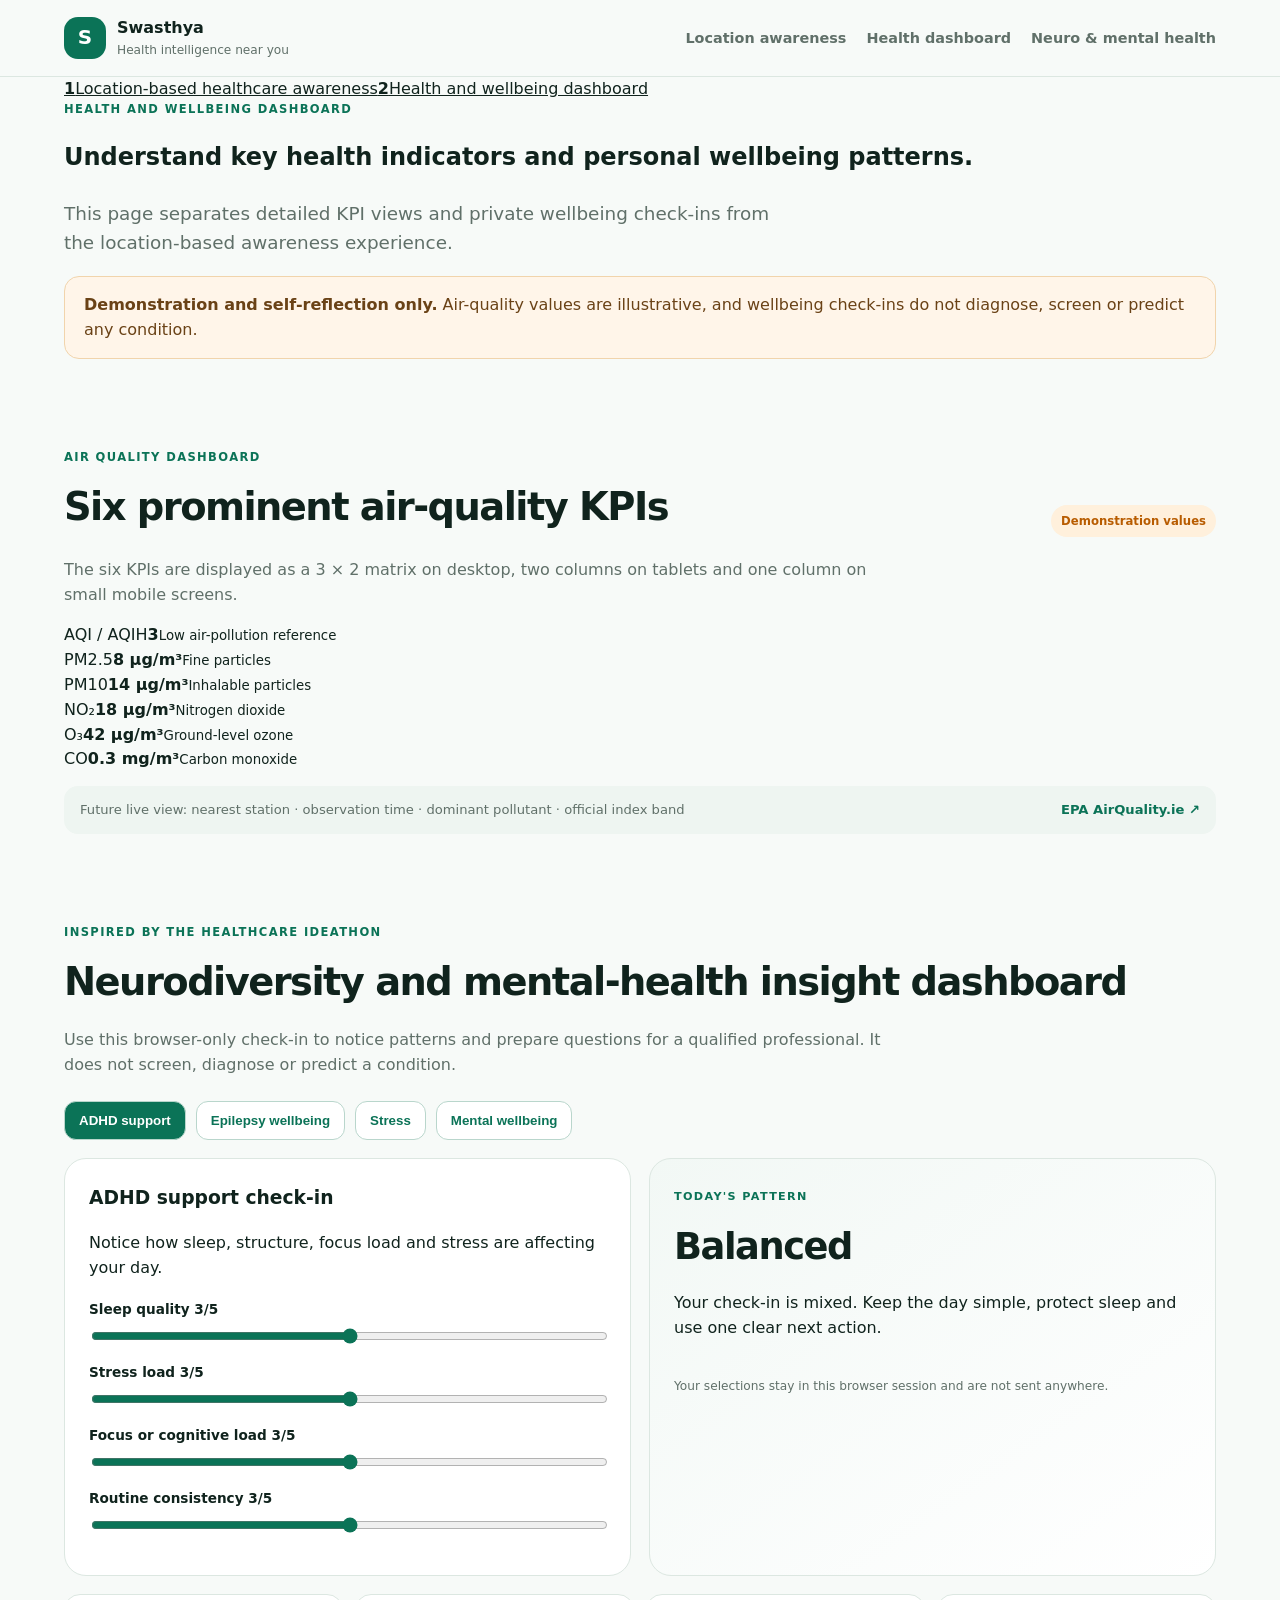
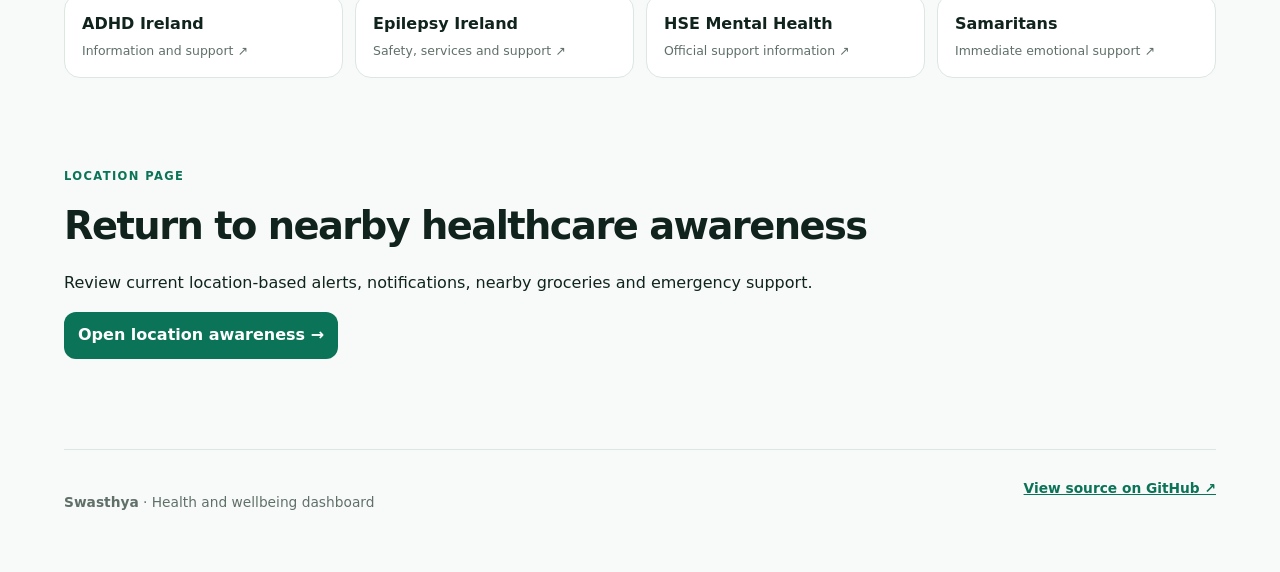
==== dashboard.html @ 3ffd22b9 "Add dedicated health dashboard page" ====
<!doctype html>
<html lang="en">
<head>
  <meta charset="utf-8">
  <meta name="viewport" content="width=device-width, initial-scale=1">
  <meta name="description" content="Swasthya — health and wellbeing dashboard.">
  <title>Swasthya | Health Dashboard</title>
  <link rel="stylesheet" href="styles.css">
</head>
<body>
  <header class="topbar">
    <a class="brand" href="index.html" aria-label="Swasthya home"><span class="brand-mark">S</span><span><strong>Swasthya</strong><small>Health intelligence near you</small></span></a>
    <nav aria-label="Main navigation"><a href="index.html">Location awareness</a><a class="active-nav" href="dashboard.html">Health dashboard</a><a href="#neuro-health">Neuro & mental health</a></nav>
  </header>

  <main>
    <section class="page-switch" aria-label="Application sections"><a class="page-switch-link" href="index.html"><strong>1</strong><span>Location-based healthcare awareness</span></a><a class="page-switch-link active" href="dashboard.html"><strong>2</strong><span>Health and wellbeing dashboard</span></a></section>

    <section class="dashboard-hero"><p class="eyebrow">HEALTH AND WELLBEING DASHBOARD</p><h1>Understand key health indicators and personal wellbeing patterns.</h1><p class="lead">This page separates detailed KPI views and private wellbeing check-ins from the location-based awareness experience.</p></section>

    <section class="notice" role="note"><strong>Demonstration and self-reflection only.</strong> Air-quality values are illustrative, and wellbeing check-ins do not diagnose, screen or predict any condition.</section>

    <section id="air-quality" class="section-block dashboard-section">
      <div class="section-heading"><div><p class="eyebrow">AIR QUALITY DASHBOARD</p><h2>Six prominent air-quality KPIs</h2></div><span class="demo-badge">Demonstration values</span></div>
      <p class="section-intro">The six KPIs are displayed as a 3 × 2 matrix on desktop, two columns on tablets and one column on small mobile screens.</p>
      <div class="kpi-matrix" aria-label="Air quality KPI matrix">
        <article class="kpi-card primary-kpi"><span>AQI / AQIH</span><strong>3</strong><small>Low air-pollution reference</small></article>
        <article class="kpi-card"><span>PM2.5</span><strong>8 µg/m³</strong><small>Fine particles</small></article>
        <article class="kpi-card"><span>PM10</span><strong>14 µg/m³</strong><small>Inhalable particles</small></article>
        <article class="kpi-card"><span>NO₂</span><strong>18 µg/m³</strong><small>Nitrogen dioxide</small></article>
        <article class="kpi-card"><span>O₃</span><strong>42 µg/m³</strong><small>Ground-level ozone</small></article>
        <article class="kpi-card"><span>CO</span><strong>0.3 mg/m³</strong><small>Carbon monoxide</small></article>
      </div>
      <div class="source-strip"><span>Future live view: nearest station · observation time · dominant pollutant · official index band</span><a href="https://airquality.ie/" target="_blank" rel="noopener">EPA AirQuality.ie ↗</a></div>
    </section>

    <section id="neuro-health" class="section-block dashboard-section">
      <p class="eyebrow">INSPIRED BY THE HEALTHCARE IDEATHON</p><h2>Neurodiversity and mental-health insight dashboard</h2>
      <p class="section-intro">Use this browser-only check-in to notice patterns and prepare questions for a qualified professional. It does not screen, diagnose or predict a condition.</p>
      <div class="condition-tabs" role="tablist" aria-label="Choose an insight area"><button class="condition-tab active" data-condition="adhd" type="button">ADHD support</button><button class="condition-tab" data-condition="epilepsy" type="button">Epilepsy wellbeing</button><button class="condition-tab" data-condition="stress" type="button">Stress</button><button class="condition-tab" data-condition="mental" type="button">Mental wellbeing</button></div>
      <div class="insight-dashboard">
        <article class="checkin-panel"><h3 id="conditionTitle">ADHD support check-in</h3><p id="conditionDescription">Notice how sleep, structure, focus load and stress are affecting your day.</p>
          <label>Sleep quality <output id="sleepValue">3</output>/5<input class="checkin-range" id="sleepRange" type="range" min="1" max="5" value="3"></label>
          <label>Stress load <output id="stressValue">3</output>/5<input class="checkin-range" id="stressRange" type="range" min="1" max="5" value="3"></label>
          <label>Focus or cognitive load <output id="focusValue">3</output>/5<input class="checkin-range" id="focusRange" type="range" min="1" max="5" value="3"></label>
          <label>Routine consistency <output id="routineValue">3</output>/5<input class="checkin-range" id="routineRange" type="range" min="1" max="5" value="3"></label>
        </article>
        <article class="insight-panel"><span class="insight-score-label">TODAY'S PATTERN</span><strong id="insightScore">Balanced</strong><p id="insightText">Your check-in is mixed. Keep the day simple, protect sleep and use one clear next action.</p><div id="conditionActions" class="action-list"></div><p class="local-note">Your selections stay in this browser session and are not sent anywhere.</p></article>
      </div>
      <div class="condition-resource-grid"><a href="https://adhdireland.ie/" target="_blank" rel="noopener"><strong>ADHD Ireland</strong><span>Information and support ↗</span></a><a href="https://www.epilepsy.ie/" target="_blank" rel="noopener"><strong>Epilepsy Ireland</strong><span>Safety, services and support ↗</span></a><a href="https://www2.hse.ie/mental-health/" target="_blank" rel="noopener"><strong>HSE Mental Health</strong><span>Official support information ↗</span></a><a href="https://www.samaritans.org/ireland/samaritans-ireland/" target="_blank" rel="noopener"><strong>Samaritans</strong><span>Immediate emotional support ↗</span></a></div>
    </section>

    <section class="section-block page-cta"><div><p class="eyebrow">LOCATION PAGE</p><h2>Return to nearby healthcare awareness</h2><p>Review current location-based alerts, notifications, nearby groceries and emergency support.</p></div><a class="button-link" href="index.html">Open location awareness →</a></section>
  </main>

  <footer><p><strong>Swasthya</strong> · Health and wellbeing dashboard</p><a href="https://github.com/Utpal-Mishra/Swasthya" target="_blank" rel="noopener">View source on GitHub ↗</a></footer>
  <script src="dashboard.js"></script>
</body>
</html>
---- styles.css ----
:root{--ink:#10231d;--muted:#607069;--green:#0b7357;--green2:#dff4eb;--cream:#f7faf8;--line:#dce7e1;--white:#fff;--orange:#b85c00;--red:#b42318;--shadow:0 16px 45px rgba(17,63,50,.09)}*{box-sizing:border-box}html{scroll-behavior:smooth}body{margin:0;background:var(--cream);color:var(--ink);font-family:Inter,ui-sans-serif,system-ui,-apple-system,BlinkMacSystemFont,"Segoe UI",sans-serif;line-height:1.55}a{color:inherit}.topbar{position:sticky;top:0;z-index:10;display:flex;justify-content:space-between;align-items:center;padding:16px max(5vw,24px);background:rgba(247,250,248,.92);backdrop-filter:blur(16px);border-bottom:1px solid var(--line)}.brand{display:flex;align-items:center;gap:11px;text-decoration:none}.brand-mark{display:grid;place-items:center;width:42px;height:42px;border-radius:14px;background:var(--green);color:white;font-size:1.25rem;font-weight:800}.brand strong,.brand small{display:block}.brand small{color:var(--muted);font-size:.76rem}.topbar nav{display:flex;gap:20px}.topbar nav a{text-decoration:none;color:var(--muted);font-weight:650;font-size:.9rem}.topbar nav a:hover{color:var(--green)}main{width:min(1180px,90vw);margin:auto}.hero{display:grid;grid-template-columns:1.25fr .75fr;gap:55px;align-items:center;padding:80px 0 45px}.eyebrow{margin:0 0 10px;color:var(--green);font-weight:800;letter-spacing:.12em;font-size:.72rem}.hero h1{font-size:clamp(2.6rem,6vw,5.4rem);letter-spacing:-.06em;line-height:.94;margin:0;max-width:850px}.lead{font-size:1.15rem;color:var(--muted);max-width:710px;margin-top:24px}.location-panel{background:var(--white);padding:26px;border:1px solid var(--line);border-radius:24px;box-shadow:var(--shadow)}label{display:block;font-size:.85rem;font-weight:750;margin:4px 0 9px}.input-row{display:flex;gap:8px;margin-bottom:22px}input[type=text],input:not([type]){min-width:0}#location{width:100%;border:1px solid var(--line);padding:12px 13px;border-radius:12px;font:inherit}button,.button-link{border:0;background:var(--green);color:#fff;padding:11px 14px;border-radius:12px;font-weight:750;cursor:pointer;white-space:nowrap;text-decoration:none;display:inline-flex;align-items:center;justify-content:center}button:hover,.button-link:hover{filter:brightness(.92)}input[type=range]{width:100%;accent-color:var(--green)}.privacy-note{font-size:.78rem;color:var(--muted);margin:11px 0 0}.notification-row{display:flex;justify-content:space-between;align-items:center;gap:18px;padding-top:18px;margin-top:18px;border-top:1px solid var(--line)}.notification-row strong,.notification-row small{display:block}.notification-row small{color:var(--muted);font-size:.75rem;max-width:260px}.switch{position:relative;display:inline-block;width:48px;height:28px;margin:0;flex:0 0 auto}.switch input{opacity:0;width:0;height:0}.slider{position:absolute;cursor:pointer;inset:0;background:#c7d3cd;border-radius:999px;transition:.2s}.slider:before{content:"";position:absolute;width:20px;height:20px;left:4px;top:4px;background:white;border-radius:50%;transition:.2s;box-shadow:0 2px 8px rgba(0,0,0,.18)}.switch input:checked+.slider{background:var(--green)}.switch input:checked+.slider:before{transform:translateX(20px)}.notice{padding:16px 19px;background:#fff5e9;border:1px solid #f1d4ac;border-radius:15px;color:#6a4216}.priority-alert{display:grid;grid-template-columns:1fr auto;gap:28px;align-items:start;margin:24px 0 0;padding:28px;background:linear-gradient(135deg,#fff6df,#fffdf7);border:1px solid #f0cf88;border-radius:22px;box-shadow:0 12px 34px rgba(163,103,0,.08)}.priority-alert h2{margin:0 0 10px;font-size:clamp(1.7rem,3vw,2.5rem);letter-spacing:-.04em}.priority-alert p,.priority-alert li{color:#655638}.priority-alert ul{padding-left:20px}.heat-icon{font-size:3.3rem}.priority-actions{display:flex;flex-wrap:wrap;gap:10px;margin-top:18px}.secondary-link{display:inline-flex;align-items:center;padding:10px 12px;border:1px solid #d8be7a;border-radius:12px;text-decoration:none;font-weight:750;color:#6f5400;background:white}.metrics{display:grid;grid-template-columns:repeat(4,1fr);gap:14px;margin:25px 0 65px}.metrics article{background:white;border:1px solid var(--line);border-radius:18px;padding:20px}.metrics span,.metrics strong{display:block}.metrics span{color:var(--muted);font-size:.8rem}.metrics strong{font-size:1.18rem;margin-top:4px;overflow-wrap:anywhere}.section-heading{display:flex;justify-content:space-between;align-items:end;margin-bottom:21px}.section-heading h2,.section-block h2{font-size:clamp(1.75rem,3vw,2.65rem);letter-spacing:-.04em;margin:0}.section-intro{color:var(--muted);max-width:840px}.demo-badge{background:#fff0dc;color:var(--orange);font-weight:800;font-size:.73rem;padding:7px 10px;border-radius:999px}.alert-grid{display:grid;grid-template-columns:repeat(3,1fr);gap:17px}.alert-card{background:white;border:1px solid var(--line);border-radius:22px;padding:23px;box-shadow:0 8px 24px rgba(20,60,49,.05);display:flex;flex-direction:column}.high-alert-card{border-color:#efb35f;background:#fffdf7}.alert-top{display:flex;justify-content:space-between;gap:10px}.severity{display:inline-flex;align-items:center;gap:7px;font-size:.74rem;text-transform:uppercase;font-weight:850;letter-spacing:.06em}.severity:before{content:"";width:9px;height:9px;border-radius:50%;background:#31a570}.severity.moderate:before{background:#ed8d20}.severity.high:before{background:#d33b2c}.label{font-size:.63rem;background:#eff4f1;padding:5px 8px;border-radius:999px;font-weight:800;color:var(--muted)}.alert-card h3{font-size:1.28rem;line-height:1.18;margin:20px 0 9px}.alert-card p{color:var(--muted);font-size:.91rem}.metadata{border-top:1px solid var(--line);padding-top:14px;margin-top:auto;font-size:.77rem;color:var(--muted)}.action{background:var(--green2);border-radius:12px;padding:11px 12px;color:#215a49!important}.source-link{display:inline-block;margin-top:14px;color:var(--green);font-weight:800;text-decoration:none}.section-block{padding:90px 0 0}.aq-layout{display:grid;grid-template-columns:260px 1fr;gap:18px;margin-top:25px}.aq-hero{background:linear-gradient(145deg,#dff4eb,#fff);border:1px solid #aad8c8;border-radius:24px;padding:28px;display:flex;flex-direction:column}.aq-label{font-size:.72rem;font-weight:850;letter-spacing:.12em;color:var(--green)}.aq-hero strong{font-size:5rem;line-height:1;margin:18px 0 8px}.aq-status{font-weight:800}.aq-hero small{color:var(--muted);margin-top:8px}.pollutant-grid{display:grid;grid-template-columns:repeat(3,1fr);gap:14px}.pollutant-grid article{background:white;border:1px solid var(--line);border-radius:18px;padding:20px}.pollutant-grid span,.pollutant-grid strong,.pollutant-grid small{display:block}.pollutant-grid span{font-weight:800;color:var(--muted);font-size:.78rem}.pollutant-grid strong{font-size:1.25rem;margin:7px 0}.pollutant-grid small{color:var(--muted)}.source-strip{display:flex;justify-content:space-between;gap:20px;margin-top:14px;padding:14px 16px;border-radius:14px;background:#eef5f1;color:var(--muted);font-size:.82rem}.source-strip a{color:var(--green);font-weight:800;text-decoration:none}.condition-tabs{display:flex;gap:10px;flex-wrap:wrap;margin:24px 0 18px}.condition-tab{background:white;color:var(--green);border:1px solid #b9d6cc}.condition-tab.active{background:var(--green);color:white}.insight-dashboard{display:grid;grid-template-columns:1fr 1fr;gap:18px}.checkin-panel,.insight-panel{background:white;border:1px solid var(--line);border-radius:22px;padding:24px}.checkin-panel h3{margin-top:0}.checkin-panel label{margin:18px 0}.checkin-range{display:block;margin-top:8px}.insight-panel{background:linear-gradient(145deg,#f2f8f5,#fff)}.insight-score-label{font-size:.7rem;letter-spacing:.12em;font-weight:850;color:var(--green)}.insight-panel>strong{display:block;font-size:2.3rem;letter-spacing:-.04em;margin:10px 0}.action-list{display:grid;gap:9px;margin-top:18px}.action-list div{background:white;border:1px solid var(--line);border-radius:12px;padding:11px 12px}.local-note{font-size:.76rem;color:var(--muted);margin-top:18px}.condition-resource-grid{display:grid;grid-template-columns:repeat(4,1fr);gap:12px;margin-top:18px}.condition-resource-grid a{display:flex;flex-direction:column;text-decoration:none;background:white;border:1px solid var(--line);border-radius:16px;padding:17px}.condition-resource-grid span{color:var(--muted);font-size:.78rem;margin-top:4px}.area-grid{display:grid;grid-template-columns:repeat(3,1fr);gap:16px;margin-top:25px}.area-grid article{background:white;border:1px solid var(--line);border-radius:20px;padding:22px}.area-grid article>span{font-size:1.55rem}.area-grid h3{margin:12px 0 6px}.area-grid p{margin:0;color:var(--muted);font-size:.9rem}.emergency-intro{color:var(--muted);max-width:760px}.emergency-grid{display:grid;grid-template-columns:repeat(3,1fr);gap:16px;margin-top:24px}.emergency-card{background:white;border:1px solid var(--line);border-radius:20px;padding:22px}.critical-card{border-color:#e8aaa5;background:#fff8f7}.emergency-card>span{font-size:1.6rem}.emergency-card h3{margin:12px 0 6px}.emergency-card p{color:var(--muted)}.contact-actions{display:flex;flex-wrap:wrap;gap:9px;margin-top:16px}.contact-actions a{display:inline-flex;padding:10px 12px;border-radius:11px;background:var(--green);color:white;text-decoration:none;font-weight:800}.critical-card .contact-actions a{background:var(--red)}.sources>p:not(.eyebrow){color:var(--muted);max-width:750px}.source-grid{display:grid;grid-template-columns:repeat(3,1fr);gap:13px;margin-top:24px}.source-grid a{display:flex;flex-direction:column;text-decoration:none;background:white;border:1px solid var(--line);border-radius:16px;padding:18px}.source-grid a:hover{border-color:#8ec4b3}.source-grid span{color:var(--muted);font-size:.78rem;margin-top:4px}footer{display:flex;justify-content:space-between;width:min(1180px,90vw);margin:90px auto 0;border-top:1px solid var(--line);padding:28px 0 45px;color:var(--muted);font-size:.86rem}footer a{color:var(--green);font-weight:750}@media(max-width:900px){.topbar nav{display:none}.hero{grid-template-columns:1fr;padding-top:50px;gap:25px}.metrics{grid-template-columns:repeat(2,1fr)}.alert-grid,.area-grid,.source-grid,.emergency-grid,.condition-resource-grid{grid-template-columns:1fr}.section-heading{align-items:start;gap:15px;flex-direction:column}.section-block{padding-top:65px}.priority-alert{grid-template-columns:1fr}.heat-icon{order:-1}.aq-layout,.insight-dashboard{grid-template-columns:1fr}.pollutant-grid{grid-template-columns:repeat(2,1fr)}}@media(max-width:500px){main{width:min(92vw,1180px)}.hero h1{font-size:2.7rem}.input-row{flex-direction:column}.metrics{grid-template-columns:1fr 1fr}.metrics article{padding:15px}.topbar{padding:13px 4vw}.priority-actions{flex-direction:column;align-items:stretch}.pollutant-grid{grid-template-columns:1fr}.source-strip{flex-direction:column}footer{flex-direction:column;gap:8px}}
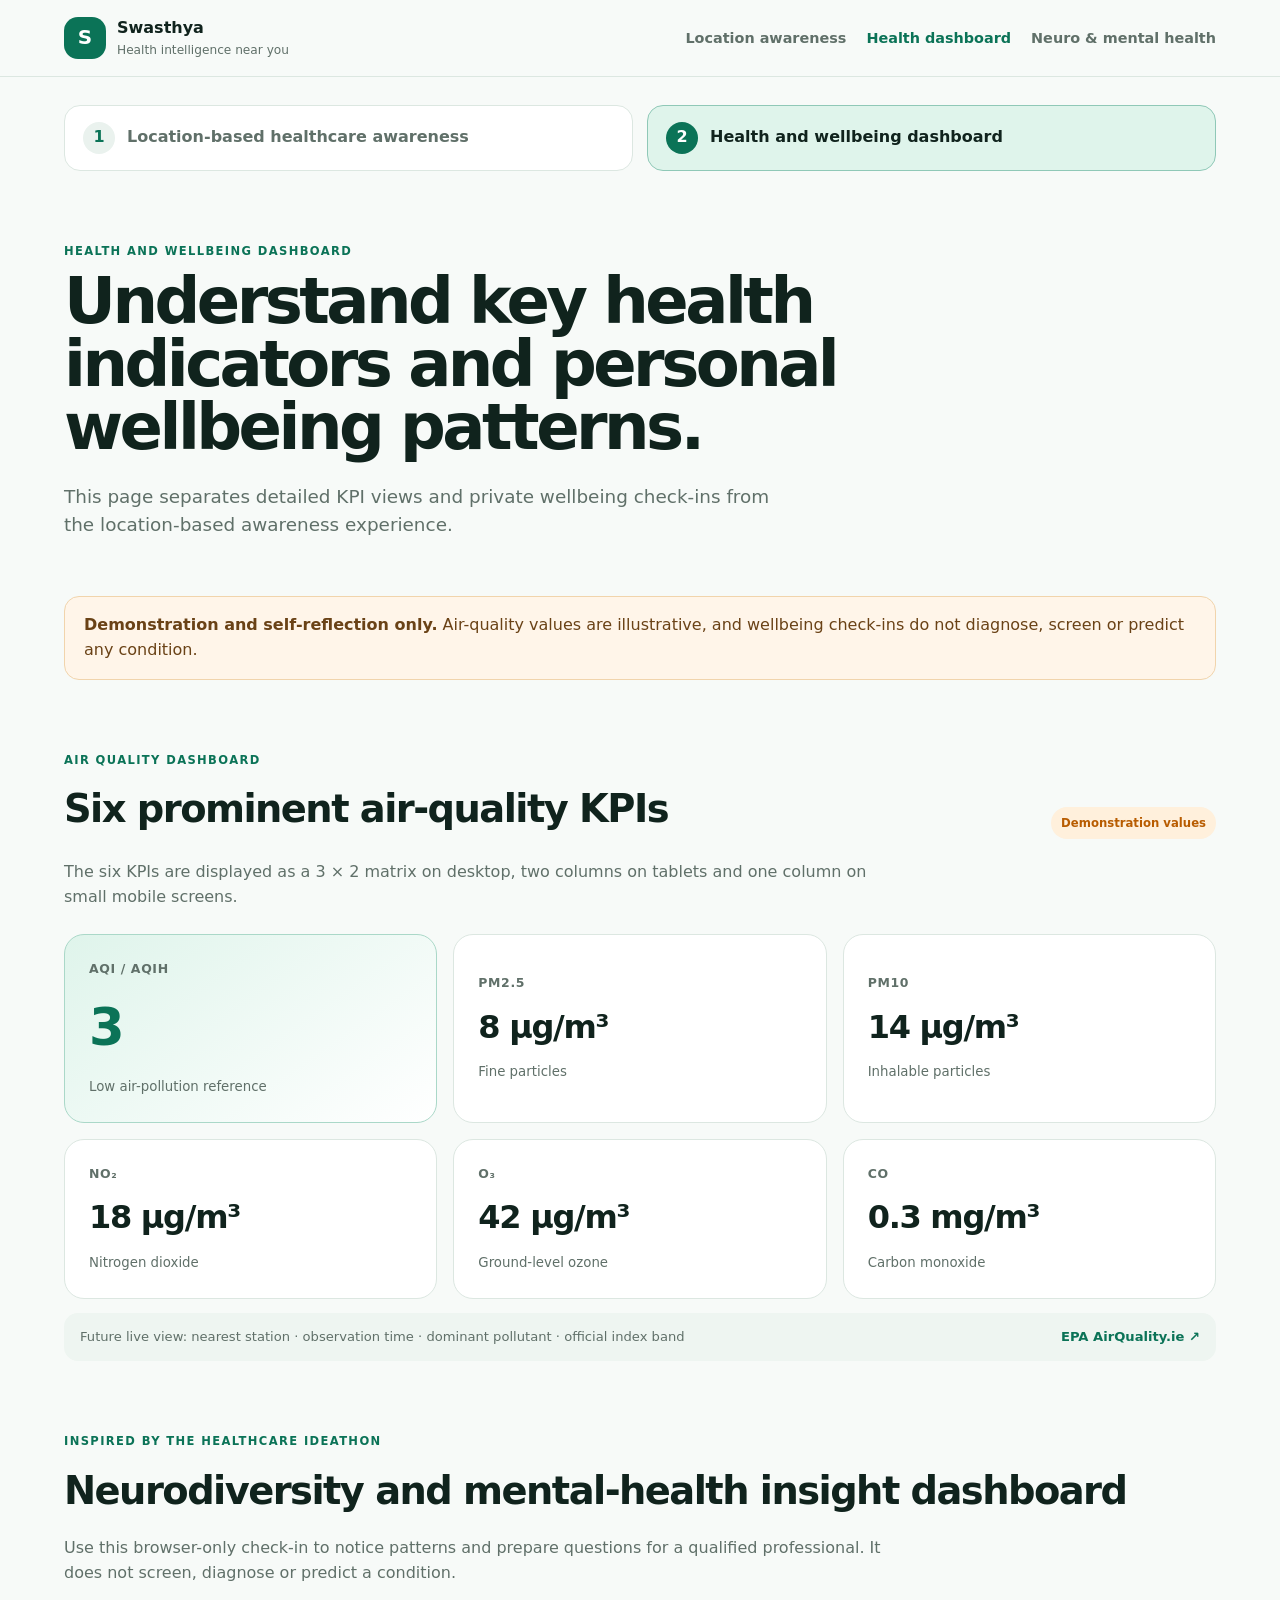
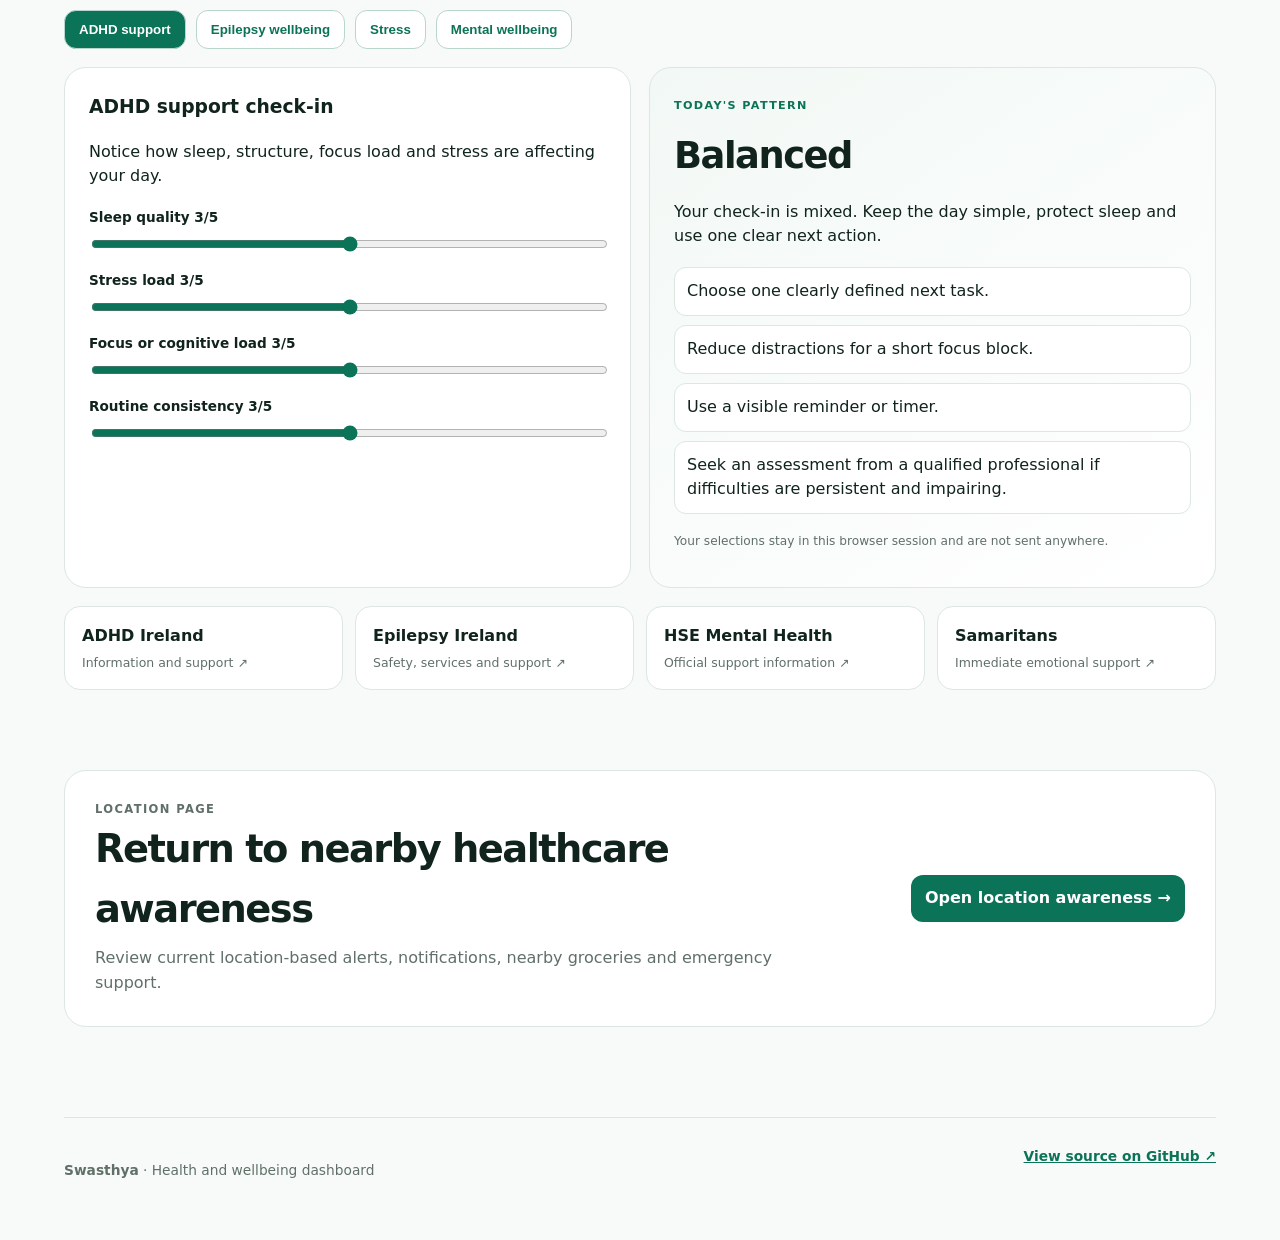
==== commit bbf29513: "Load dashboard matrix styles" ====
--- a/dashboard.html
+++ b/dashboard.html
@@ -6,6 +6,7 @@
   <meta name="description" content="Swasthya — health and wellbeing dashboard.">
   <title>Swasthya | Health Dashboard</title>
   <link rel="stylesheet" href="styles.css">
+  <link rel="stylesheet" href="page-layout.css">
 </head>
 <body>
   <header class="topbar">
--- a/page-layout.css
+++ b/page-layout.css
@@ -0,0 +1 @@
+.active-nav{color:var(--green)!important}.page-switch{display:grid;grid-template-columns:repeat(2,minmax(0,1fr));gap:14px;padding:28px 0 0}.page-switch-link{display:flex;align-items:center;gap:12px;padding:16px 18px;border:1px solid var(--line);border-radius:16px;background:var(--white);text-decoration:none;color:var(--muted);font-weight:750}.page-switch-link strong{display:grid;place-items:center;width:32px;height:32px;border-radius:50%;background:#eaf2ee;color:var(--green)}.page-switch-link.active{border-color:#8fc8b7;background:var(--green2);color:var(--ink)}.page-switch-link.active strong{background:var(--green);color:white}.dashboard-hero{padding:72px 0 38px}.dashboard-hero h1{font-size:clamp(2.4rem,5vw,4.8rem);letter-spacing:-.055em;line-height:.98;margin:0;max-width:900px}.dashboard-section{padding-top:72px}.kpi-matrix{display:grid;grid-template-columns:repeat(3,minmax(0,1fr));gap:16px;margin-top:24px}.kpi-card{background:white;border:1px solid var(--line);border-radius:20px;padding:24px;min-height:150px;display:flex;flex-direction:column;justify-content:center}.kpi-card span,.kpi-card strong,.kpi-card small{display:block}.kpi-card span{font-size:.78rem;font-weight:850;letter-spacing:.05em;color:var(--muted);text-transform:uppercase}.kpi-card strong{font-size:2rem;letter-spacing:-.04em;margin:10px 0}.kpi-card small{color:var(--muted)}.primary-kpi{background:linear-gradient(145deg,#dff4eb,#fff);border-color:#aad8c8}.primary-kpi strong{font-size:3.2rem;color:var(--green)}.page-cta{display:flex;justify-content:space-between;align-items:center;gap:28px;padding:30px;border:1px solid var(--line);border-radius:22px;background:white;margin-top:80px}.page-cta h2{margin:0 0 8px}.page-cta p{margin:0;color:var(--muted);max-width:720px}@media(max-width:850px){.page-switch{grid-template-columns:1fr}.kpi-matrix{grid-template-columns:repeat(2,minmax(0,1fr))}.page-cta{align-items:flex-start;flex-direction:column}}@media(max-width:520px){.kpi-matrix{grid-template-columns:1fr}.dashboard-hero{padding-top:48px}.page-switch-link{padding:14px}}
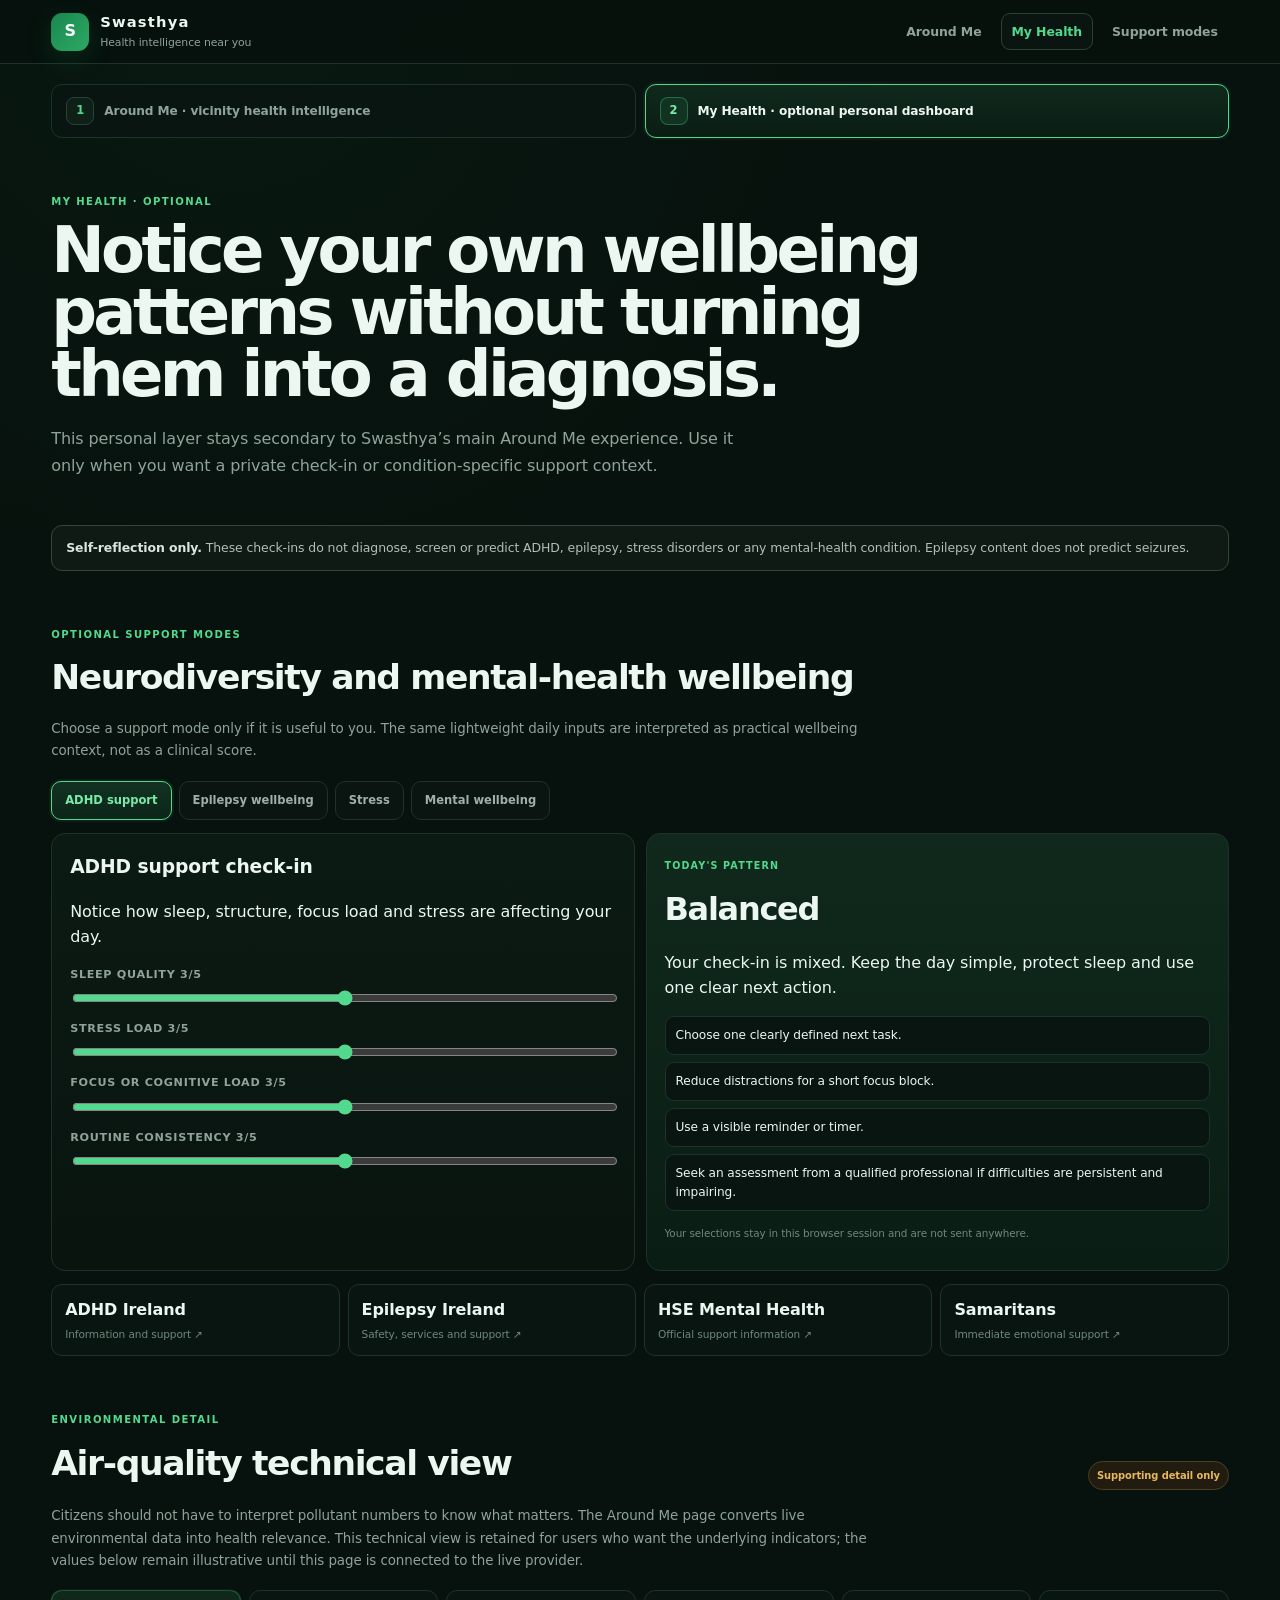
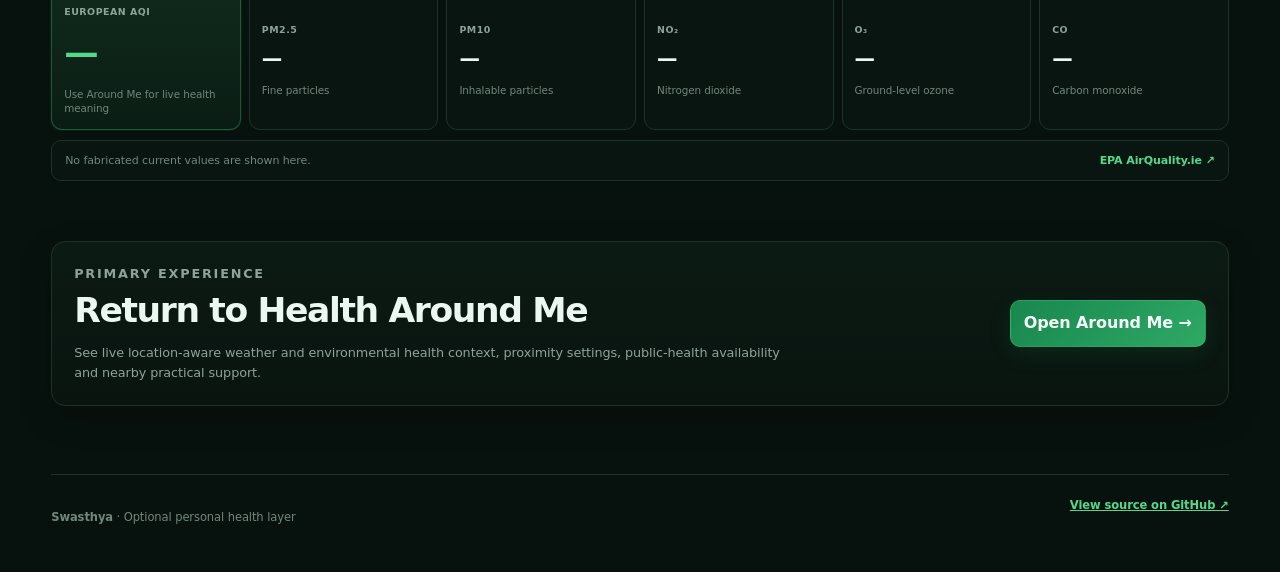
==== commit ddb9c7a2: "Reframe dashboard as optional My Health layer" ====
--- a/dashboard.html
+++ b/dashboard.html
@@ -3,41 +3,27 @@
 <head>
   <meta charset="utf-8">
   <meta name="viewport" content="width=device-width, initial-scale=1">
-  <meta name="description" content="Swasthya — health and wellbeing dashboard.">
-  <title>Swasthya | Health Dashboard</title>
+  <meta name="description" content="Swasthya — optional personal health and wellbeing dashboard.">
+  <title>Swasthya | My Health</title>
   <link rel="stylesheet" href="styles.css">
   <link rel="stylesheet" href="page-layout.css">
 </head>
 <body>
   <header class="topbar">
     <a class="brand" href="index.html" aria-label="Swasthya home"><span class="brand-mark">S</span><span><strong>Swasthya</strong><small>Health intelligence near you</small></span></a>
-    <nav aria-label="Main navigation"><a href="index.html">Location awareness</a><a class="active-nav" href="dashboard.html">Health dashboard</a><a href="#neuro-health">Neuro & mental health</a></nav>
+    <nav aria-label="Main navigation"><a href="index.html">Around Me</a><a class="active-nav" href="dashboard.html">My Health</a><a href="#neuro-health">Support modes</a></nav>
   </header>
 
   <main>
-    <section class="page-switch" aria-label="Application sections"><a class="page-switch-link" href="index.html"><strong>1</strong><span>Location-based healthcare awareness</span></a><a class="page-switch-link active" href="dashboard.html"><strong>2</strong><span>Health and wellbeing dashboard</span></a></section>
+    <section class="page-switch" aria-label="Application sections"><a class="page-switch-link" href="index.html"><strong>1</strong><span>Around Me · vicinity health intelligence</span></a><a class="page-switch-link active" href="dashboard.html"><strong>2</strong><span>My Health · optional personal dashboard</span></a></section>
 
-    <section class="dashboard-hero"><p class="eyebrow">HEALTH AND WELLBEING DASHBOARD</p><h1>Understand key health indicators and personal wellbeing patterns.</h1><p class="lead">This page separates detailed KPI views and private wellbeing check-ins from the location-based awareness experience.</p></section>
+    <section class="dashboard-hero"><p class="eyebrow">MY HEALTH · OPTIONAL</p><h1>Notice your own wellbeing patterns without turning them into a diagnosis.</h1><p class="lead">This personal layer stays secondary to Swasthya’s main Around Me experience. Use it only when you want a private check-in or condition-specific support context.</p></section>
 
-    <section class="notice" role="note"><strong>Demonstration and self-reflection only.</strong> Air-quality values are illustrative, and wellbeing check-ins do not diagnose, screen or predict any condition.</section>
-
-    <section id="air-quality" class="section-block dashboard-section">
-      <div class="section-heading"><div><p class="eyebrow">AIR QUALITY DASHBOARD</p><h2>Six prominent air-quality KPIs</h2></div><span class="demo-badge">Demonstration values</span></div>
-      <p class="section-intro">The six KPIs are displayed as a 3 × 2 matrix on desktop, two columns on tablets and one column on small mobile screens.</p>
-      <div class="kpi-matrix" aria-label="Air quality KPI matrix">
-        <article class="kpi-card primary-kpi"><span>AQI / AQIH</span><strong>3</strong><small>Low air-pollution reference</small></article>
-        <article class="kpi-card"><span>PM2.5</span><strong>8 µg/m³</strong><small>Fine particles</small></article>
-        <article class="kpi-card"><span>PM10</span><strong>14 µg/m³</strong><small>Inhalable particles</small></article>
-        <article class="kpi-card"><span>NO₂</span><strong>18 µg/m³</strong><small>Nitrogen dioxide</small></article>
-        <article class="kpi-card"><span>O₃</span><strong>42 µg/m³</strong><small>Ground-level ozone</small></article>
-        <article class="kpi-card"><span>CO</span><strong>0.3 mg/m³</strong><small>Carbon monoxide</small></article>
-      </div>
-      <div class="source-strip"><span>Future live view: nearest station · observation time · dominant pollutant · official index band</span><a href="https://airquality.ie/" target="_blank" rel="noopener">EPA AirQuality.ie ↗</a></div>
-    </section>
+    <section class="notice" role="note"><strong>Self-reflection only.</strong> These check-ins do not diagnose, screen or predict ADHD, epilepsy, stress disorders or any mental-health condition. Epilepsy content does not predict seizures.</section>
 
     <section id="neuro-health" class="section-block dashboard-section">
-      <p class="eyebrow">INSPIRED BY THE HEALTHCARE IDEATHON</p><h2>Neurodiversity and mental-health insight dashboard</h2>
-      <p class="section-intro">Use this browser-only check-in to notice patterns and prepare questions for a qualified professional. It does not screen, diagnose or predict a condition.</p>
+      <p class="eyebrow">OPTIONAL SUPPORT MODES</p><h2>Neurodiversity and mental-health wellbeing</h2>
+      <p class="section-intro">Choose a support mode only if it is useful to you. The same lightweight daily inputs are interpreted as practical wellbeing context, not as a clinical score.</p>
       <div class="condition-tabs" role="tablist" aria-label="Choose an insight area"><button class="condition-tab active" data-condition="adhd" type="button">ADHD support</button><button class="condition-tab" data-condition="epilepsy" type="button">Epilepsy wellbeing</button><button class="condition-tab" data-condition="stress" type="button">Stress</button><button class="condition-tab" data-condition="mental" type="button">Mental wellbeing</button></div>
       <div class="insight-dashboard">
         <article class="checkin-panel"><h3 id="conditionTitle">ADHD support check-in</h3><p id="conditionDescription">Notice how sleep, structure, focus load and stress are affecting your day.</p>
@@ -51,10 +37,24 @@
       <div class="condition-resource-grid"><a href="https://adhdireland.ie/" target="_blank" rel="noopener"><strong>ADHD Ireland</strong><span>Information and support ↗</span></a><a href="https://www.epilepsy.ie/" target="_blank" rel="noopener"><strong>Epilepsy Ireland</strong><span>Safety, services and support ↗</span></a><a href="https://www2.hse.ie/mental-health/" target="_blank" rel="noopener"><strong>HSE Mental Health</strong><span>Official support information ↗</span></a><a href="https://www.samaritans.org/ireland/samaritans-ireland/" target="_blank" rel="noopener"><strong>Samaritans</strong><span>Immediate emotional support ↗</span></a></div>
     </section>
 
-    <section class="section-block page-cta"><div><p class="eyebrow">LOCATION PAGE</p><h2>Return to nearby healthcare awareness</h2><p>Review current location-based alerts, notifications, nearby groceries and emergency support.</p></div><a class="button-link" href="index.html">Open location awareness →</a></section>
+    <section id="air-quality" class="section-block dashboard-section">
+      <div class="section-heading"><div><p class="eyebrow">ENVIRONMENTAL DETAIL</p><h2>Air-quality technical view</h2></div><span class="demo-badge">Supporting detail only</span></div>
+      <p class="section-intro">Citizens should not have to interpret pollutant numbers to know what matters. The Around Me page converts live environmental data into health relevance. This technical view is retained for users who want the underlying indicators; the values below remain illustrative until this page is connected to the live provider.</p>
+      <div class="kpi-matrix" aria-label="Air quality KPI matrix">
+        <article class="kpi-card primary-kpi"><span>European AQI</span><strong>—</strong><small>Use Around Me for live health meaning</small></article>
+        <article class="kpi-card"><span>PM2.5</span><strong>—</strong><small>Fine particles</small></article>
+        <article class="kpi-card"><span>PM10</span><strong>—</strong><small>Inhalable particles</small></article>
+        <article class="kpi-card"><span>NO₂</span><strong>—</strong><small>Nitrogen dioxide</small></article>
+        <article class="kpi-card"><span>O₃</span><strong>—</strong><small>Ground-level ozone</small></article>
+        <article class="kpi-card"><span>CO</span><strong>—</strong><small>Carbon monoxide</small></article>
+      </div>
+      <div class="source-strip"><span>No fabricated current values are shown here.</span><a href="https://airquality.ie/" target="_blank" rel="noopener">EPA AirQuality.ie ↗</a></div>
+    </section>
+
+    <section class="section-block page-cta"><div><p class="eyebrow">PRIMARY EXPERIENCE</p><h2>Return to Health Around Me</h2><p>See live location-aware weather and environmental health context, proximity settings, public-health availability and nearby practical support.</p></div><a class="button-link" href="index.html">Open Around Me →</a></section>
   </main>
 
-  <footer><p><strong>Swasthya</strong> · Health and wellbeing dashboard</p><a href="https://github.com/Utpal-Mishra/Swasthya" target="_blank" rel="noopener">View source on GitHub ↗</a></footer>
+  <footer><p><strong>Swasthya</strong> · Optional personal health layer</p><a href="https://github.com/Utpal-Mishra/Swasthya" target="_blank" rel="noopener">View source on GitHub ↗</a></footer>
   <script src="dashboard.js"></script>
 </body>
 </html>
--- a/styles.css
+++ b/styles.css
@@ -1 +1 @@
-:root{--ink:#10231d;--muted:#607069;--green:#0b7357;--green2:#dff4eb;--cream:#f7faf8;--line:#dce7e1;--white:#fff;--orange:#b85c00;--red:#b42318;--shadow:0 16px 45px rgba(17,63,50,.09)}*{box-sizing:border-box}html{scroll-behavior:smooth}body{margin:0;background:var(--cream);color:var(--ink);font-family:Inter,ui-sans-serif,system-ui,-apple-system,BlinkMacSystemFont,"Segoe UI",sans-serif;line-height:1.55}a{color:inherit}.topbar{position:sticky;top:0;z-index:10;display:flex;justify-content:space-between;align-items:center;padding:16px max(5vw,24px);background:rgba(247,250,248,.92);backdrop-filter:blur(16px);border-bottom:1px solid var(--line)}.brand{display:flex;align-items:center;gap:11px;text-decoration:none}.brand-mark{display:grid;place-items:center;width:42px;height:42px;border-radius:14px;background:var(--green);color:white;font-size:1.25rem;font-weight:800}.brand strong,.brand small{display:block}.brand small{color:var(--muted);font-size:.76rem}.topbar nav{display:flex;gap:20px}.topbar nav a{text-decoration:none;color:var(--muted);font-weight:650;font-size:.9rem}.topbar nav a:hover{color:var(--green)}main{width:min(1180px,90vw);margin:auto}.hero{display:grid;grid-template-columns:1.25fr .75fr;gap:55px;align-items:center;padding:80px 0 45px}.eyebrow{margin:0 0 10px;color:var(--green);font-weight:800;letter-spacing:.12em;font-size:.72rem}.hero h1{font-size:clamp(2.6rem,6vw,5.4rem);letter-spacing:-.06em;line-height:.94;margin:0;max-width:850px}.lead{font-size:1.15rem;color:var(--muted);max-width:710px;margin-top:24px}.location-panel{background:var(--white);padding:26px;border:1px solid var(--line);border-radius:24px;box-shadow:var(--shadow)}label{display:block;font-size:.85rem;font-weight:750;margin:4px 0 9px}.input-row{display:flex;gap:8px;margin-bottom:22px}input[type=text],input:not([type]){min-width:0}#location{width:100%;border:1px solid var(--line);padding:12px 13px;border-radius:12px;font:inherit}button,.button-link{border:0;background:var(--green);color:#fff;padding:11px 14px;border-radius:12px;font-weight:750;cursor:pointer;white-space:nowrap;text-decoration:none;display:inline-flex;align-items:center;justify-content:center}button:hover,.button-link:hover{filter:brightness(.92)}input[type=range]{width:100%;accent-color:var(--green)}.privacy-note{font-size:.78rem;color:var(--muted);margin:11px 0 0}.notification-row{display:flex;justify-content:space-between;align-items:center;gap:18px;padding-top:18px;margin-top:18px;border-top:1px solid var(--line)}.notification-row strong,.notification-row small{display:block}.notification-row small{color:var(--muted);font-size:.75rem;max-width:260px}.switch{position:relative;display:inline-block;width:48px;height:28px;margin:0;flex:0 0 auto}.switch input{opacity:0;width:0;height:0}.slider{position:absolute;cursor:pointer;inset:0;background:#c7d3cd;border-radius:999px;transition:.2s}.slider:before{content:"";position:absolute;width:20px;height:20px;left:4px;top:4px;background:white;border-radius:50%;transition:.2s;box-shadow:0 2px 8px rgba(0,0,0,.18)}.switch input:checked+.slider{background:var(--green)}.switch input:checked+.slider:before{transform:translateX(20px)}.notice{padding:16px 19px;background:#fff5e9;border:1px solid #f1d4ac;border-radius:15px;color:#6a4216}.priority-alert{display:grid;grid-template-columns:1fr auto;gap:28px;align-items:start;margin:24px 0 0;padding:28px;background:linear-gradient(135deg,#fff6df,#fffdf7);border:1px solid #f0cf88;border-radius:22px;box-shadow:0 12px 34px rgba(163,103,0,.08)}.priority-alert h2{margin:0 0 10px;font-size:clamp(1.7rem,3vw,2.5rem);letter-spacing:-.04em}.priority-alert p,.priority-alert li{color:#655638}.priority-alert ul{padding-left:20px}.heat-icon{font-size:3.3rem}.priority-actions{display:flex;flex-wrap:wrap;gap:10px;margin-top:18px}.secondary-link{display:inline-flex;align-items:center;padding:10px 12px;border:1px solid #d8be7a;border-radius:12px;text-decoration:none;font-weight:750;color:#6f5400;background:white}.metrics{display:grid;grid-template-columns:repeat(4,1fr);gap:14px;margin:25px 0 65px}.metrics article{background:white;border:1px solid var(--line);border-radius:18px;padding:20px}.metrics span,.metrics strong{display:block}.metrics span{color:var(--muted);font-size:.8rem}.metrics strong{font-size:1.18rem;margin-top:4px;overflow-wrap:anywhere}.section-heading{display:flex;justify-content:space-between;align-items:end;margin-bottom:21px}.section-heading h2,.section-block h2{font-size:clamp(1.75rem,3vw,2.65rem);letter-spacing:-.04em;margin:0}.section-intro{color:var(--muted);max-width:840px}.demo-badge{background:#fff0dc;color:var(--orange);font-weight:800;font-size:.73rem;padding:7px 10px;border-radius:999px}.alert-grid{display:grid;grid-template-columns:repeat(3,1fr);gap:17px}.alert-card{background:white;border:1px solid var(--line);border-radius:22px;padding:23px;box-shadow:0 8px 24px rgba(20,60,49,.05);display:flex;flex-direction:column}.high-alert-card{border-color:#efb35f;background:#fffdf7}.alert-top{display:flex;justify-content:space-between;gap:10px}.severity{display:inline-flex;align-items:center;gap:7px;font-size:.74rem;text-transform:uppercase;font-weight:850;letter-spacing:.06em}.severity:before{content:"";width:9px;height:9px;border-radius:50%;background:#31a570}.severity.moderate:before{background:#ed8d20}.severity.high:before{background:#d33b2c}.label{font-size:.63rem;background:#eff4f1;padding:5px 8px;border-radius:999px;font-weight:800;color:var(--muted)}.alert-card h3{font-size:1.28rem;line-height:1.18;margin:20px 0 9px}.alert-card p{color:var(--muted);font-size:.91rem}.metadata{border-top:1px solid var(--line);padding-top:14px;margin-top:auto;font-size:.77rem;color:var(--muted)}.action{background:var(--green2);border-radius:12px;padding:11px 12px;color:#215a49!important}.source-link{display:inline-block;margin-top:14px;color:var(--green);font-weight:800;text-decoration:none}.section-block{padding:90px 0 0}.aq-layout{display:grid;grid-template-columns:260px 1fr;gap:18px;margin-top:25px}.aq-hero{background:linear-gradient(145deg,#dff4eb,#fff);border:1px solid #aad8c8;border-radius:24px;padding:28px;display:flex;flex-direction:column}.aq-label{font-size:.72rem;font-weight:850;letter-spacing:.12em;color:var(--green)}.aq-hero strong{font-size:5rem;line-height:1;margin:18px 0 8px}.aq-status{font-weight:800}.aq-hero small{color:var(--muted);margin-top:8px}.pollutant-grid{display:grid;grid-template-columns:repeat(3,1fr);gap:14px}.pollutant-grid article{background:white;border:1px solid var(--line);border-radius:18px;padding:20px}.pollutant-grid span,.pollutant-grid strong,.pollutant-grid small{display:block}.pollutant-grid span{font-weight:800;color:var(--muted);font-size:.78rem}.pollutant-grid strong{font-size:1.25rem;margin:7px 0}.pollutant-grid small{color:var(--muted)}.source-strip{display:flex;justify-content:space-between;gap:20px;margin-top:14px;padding:14px 16px;border-radius:14px;background:#eef5f1;color:var(--muted);font-size:.82rem}.source-strip a{color:var(--green);font-weight:800;text-decoration:none}.condition-tabs{display:flex;gap:10px;flex-wrap:wrap;margin:24px 0 18px}.condition-tab{background:white;color:var(--green);border:1px solid #b9d6cc}.condition-tab.active{background:var(--green);color:white}.insight-dashboard{display:grid;grid-template-columns:1fr 1fr;gap:18px}.checkin-panel,.insight-panel{background:white;border:1px solid var(--line);border-radius:22px;padding:24px}.checkin-panel h3{margin-top:0}.checkin-panel label{margin:18px 0}.checkin-range{display:block;margin-top:8px}.insight-panel{background:linear-gradient(145deg,#f2f8f5,#fff)}.insight-score-label{font-size:.7rem;letter-spacing:.12em;font-weight:850;color:var(--green)}.insight-panel>strong{display:block;font-size:2.3rem;letter-spacing:-.04em;margin:10px 0}.action-list{display:grid;gap:9px;margin-top:18px}.action-list div{background:white;border:1px solid var(--line);border-radius:12px;padding:11px 12px}.local-note{font-size:.76rem;color:var(--muted);margin-top:18px}.condition-resource-grid{display:grid;grid-template-columns:repeat(4,1fr);gap:12px;margin-top:18px}.condition-resource-grid a{display:flex;flex-direction:column;text-decoration:none;background:white;border:1px solid var(--line);border-radius:16px;padding:17px}.condition-resource-grid span{color:var(--muted);font-size:.78rem;margin-top:4px}.area-grid{display:grid;grid-template-columns:repeat(3,1fr);gap:16px;margin-top:25px}.area-grid article{background:white;border:1px solid var(--line);border-radius:20px;padding:22px}.area-grid article>span{font-size:1.55rem}.area-grid h3{margin:12px 0 6px}.area-grid p{margin:0;color:var(--muted);font-size:.9rem}.emergency-intro{color:var(--muted);max-width:760px}.emergency-grid{display:grid;grid-template-columns:repeat(3,1fr);gap:16px;margin-top:24px}.emergency-card{background:white;border:1px solid var(--line);border-radius:20px;padding:22px}.critical-card{border-color:#e8aaa5;background:#fff8f7}.emergency-card>span{font-size:1.6rem}.emergency-card h3{margin:12px 0 6px}.emergency-card p{color:var(--muted)}.contact-actions{display:flex;flex-wrap:wrap;gap:9px;margin-top:16px}.contact-actions a{display:inline-flex;padding:10px 12px;border-radius:11px;background:var(--green);color:white;text-decoration:none;font-weight:800}.critical-card .contact-actions a{background:var(--red)}.sources>p:not(.eyebrow){color:var(--muted);max-width:750px}.source-grid{display:grid;grid-template-columns:repeat(3,1fr);gap:13px;margin-top:24px}.source-grid a{display:flex;flex-direction:column;text-decoration:none;background:white;border:1px solid var(--line);border-radius:16px;padding:18px}.source-grid a:hover{border-color:#8ec4b3}.source-grid span{color:var(--muted);font-size:.78rem;margin-top:4px}footer{display:flex;justify-content:space-between;width:min(1180px,90vw);margin:90px auto 0;border-top:1px solid var(--line);padding:28px 0 45px;color:var(--muted);font-size:.86rem}footer a{color:var(--green);font-weight:750}@media(max-width:900px){.topbar nav{display:none}.hero{grid-template-columns:1fr;padding-top:50px;gap:25px}.metrics{grid-template-columns:repeat(2,1fr)}.alert-grid,.area-grid,.source-grid,.emergency-grid,.condition-resource-grid{grid-template-columns:1fr}.section-heading{align-items:start;gap:15px;flex-direction:column}.section-block{padding-top:65px}.priority-alert{grid-template-columns:1fr}.heat-icon{order:-1}.aq-layout,.insight-dashboard{grid-template-columns:1fr}.pollutant-grid{grid-template-columns:repeat(2,1fr)}}@media(max-width:500px){main{width:min(92vw,1180px)}.hero h1{font-size:2.7rem}.input-row{flex-direction:column}.metrics{grid-template-columns:1fr 1fr}.metrics article{padding:15px}.topbar{padding:13px 4vw}.priority-actions{flex-direction:column;align-items:stretch}.pollutant-grid{grid-template-columns:1fr}.source-strip{flex-direction:column}footer{flex-direction:column;gap:8px}}
+:root{--ink:#edf7f1;--muted:#8fa39a;--green:#52d98d;--green-strong:#31b76e;--green-dim:#102b1d;--bg:#07110d;--panel:#0b1712;--panel-2:#0e1d17;--panel-3:#091510;--line:#1e3229;--amber:#e5b85c;--red:#ff7d7d;--blue:#79bdf2;--violet:#b39cff;--shadow:0 18px 55px rgba(0,0,0,.32);--glow:0 0 0 1px rgba(82,217,141,.10),0 16px 45px rgba(0,0,0,.28)}*{box-sizing:border-box}html{scroll-behavior:smooth}body{margin:0;background:radial-gradient(circle at 18% 0%,rgba(27,86,56,.11),transparent 28%),var(--bg);color:var(--ink);font-family:Inter,ui-sans-serif,system-ui,-apple-system,BlinkMacSystemFont,"Segoe UI",sans-serif;line-height:1.55;letter-spacing:-.006em}a{color:inherit}button,input{font:inherit}.topbar{position:sticky;top:0;z-index:1000;display:flex;justify-content:space-between;align-items:center;min-height:64px;padding:0 max(4vw,20px);background:rgba(7,17,13,.94);backdrop-filter:blur(16px);border-bottom:1px solid var(--line)}.brand{display:flex;align-items:center;gap:11px;text-decoration:none}.brand-mark{display:grid;place-items:center;width:38px;height:38px;border-radius:11px;background:linear-gradient(135deg,#19874f,#2ea965);color:#f6fffa;font-size:1rem;font-weight:850;box-shadow:0 8px 24px rgba(30,150,88,.18)}.brand strong{display:block;font-weight:800;letter-spacing:.08em;font-size:.92rem}.brand small{display:block;color:var(--muted);font-size:.68rem;margin-top:1px}.topbar nav{display:flex;gap:8px}.topbar nav a{text-decoration:none;color:var(--muted);font-weight:650;font-size:.78rem;padding:8px 10px;border:1px solid transparent;border-radius:9px}.topbar nav a:hover{color:var(--ink);border-color:var(--line);background:#0a1511}main{width:min(1240px,92vw);margin:auto}.hero{display:grid;grid-template-columns:1.2fr .8fr;gap:42px;align-items:center;padding:62px 0 34px}.eyebrow{margin:0 0 9px;color:var(--green);font-size:.63rem;font-weight:800;letter-spacing:.14em;text-transform:uppercase}.hero h1,.dashboard-hero h1{font-size:clamp(2.5rem,5.6vw,5rem);letter-spacing:-.058em;line-height:.96;margin:0;max-width:880px;font-weight:720}.lead{font-size:1rem;color:var(--muted);max-width:690px;margin-top:20px;line-height:1.7}.location-panel{background:linear-gradient(180deg,rgba(16,33,26,.98),rgba(10,24,18,.98));padding:20px;border:1px solid var(--line);border-radius:16px;box-shadow:var(--shadow)}label{display:block;font-size:.7rem;font-weight:700;margin:3px 0 6px;color:var(--muted);text-transform:uppercase;letter-spacing:.06em}.input-row{display:flex;gap:7px;margin-bottom:18px}#location{width:100%;border:1px solid var(--line);padding:11px 12px;border-radius:10px;background:#08130f;color:var(--ink);outline:none;font-weight:600}#location:focus{border-color:var(--green);box-shadow:0 0 0 3px rgba(82,217,141,.10)}button,.button-link{border:1px solid rgba(82,217,141,.22);background:linear-gradient(135deg,#19874f,#2ea965);color:#f6fffa;padding:10px 13px;border-radius:10px;font-weight:700;cursor:pointer;white-space:nowrap;text-decoration:none;display:inline-flex;align-items:center;justify-content:center;box-shadow:0 8px 22px rgba(30,150,88,.14);transition:transform .18s ease,filter .18s ease,border-color .18s ease}button:hover,.button-link:hover{filter:brightness(1.07);transform:translateY(-1px)}input[type=range]{width:100%;accent-color:var(--green)}.privacy-note{font-size:.7rem;color:#71877c;margin:8px 0 0}.notification-row{display:flex;justify-content:space-between;align-items:center;gap:16px;padding-top:14px;margin-top:14px;border-top:1px solid var(--line)}.notification-row strong,.notification-row small{display:block}.notification-row strong{font-size:.78rem}.notification-row small{color:var(--muted);font-size:.67rem;max-width:280px;margin-top:2px;line-height:1.45}.switch{position:relative;display:inline-block;width:44px;height:25px;margin:0;flex:0 0 auto}.switch input{opacity:0;width:0;height:0}.slider{position:absolute;cursor:pointer;inset:0;background:#263a31;border-radius:999px;transition:.2s;border:1px solid #355347}.slider:before{content:"";position:absolute;width:17px;height:17px;left:3px;top:3px;background:#c8d8d0;border-radius:50%;transition:.2s}.switch input:checked+.slider{background:#123222;border-color:var(--green)}.switch input:checked+.slider:before{transform:translateX(19px);background:var(--green)}.notice{padding:12px 14px;background:#101a15;border:1px solid #31463c;border-radius:11px;color:#aebfb7;font-size:.78rem}.notice strong{color:#d9e7df}.priority-alert{display:grid;grid-template-columns:1fr auto;gap:24px;align-items:start;margin:18px 0 0;padding:22px;background:linear-gradient(180deg,#171b12,#10150f);border:1px solid #5b4a24;border-radius:16px;box-shadow:0 12px 34px rgba(0,0,0,.18)}.priority-alert h2{margin:0 0 7px;font-size:clamp(1.55rem,2.6vw,2.15rem);letter-spacing:-.038em}.priority-alert p,.priority-alert li{color:#b1a785;font-size:.83rem}.priority-alert ul{padding-left:18px;margin:10px 0}.heat-icon{font-size:2.7rem}.priority-actions{display:flex;flex-wrap:wrap;gap:8px;margin-top:14px}.secondary-link{display:inline-flex;align-items:center;padding:9px 11px;border:1px solid #4a4126;border-radius:9px;text-decoration:none;font-weight:700;color:#d9c47e;background:#11160f;font-size:.74rem}.metrics{display:grid;grid-template-columns:repeat(4,1fr);gap:9px;margin:18px 0 52px}.metrics article{background:#091510;border:1px solid var(--line);border-radius:12px;padding:14px}.metrics span,.metrics strong{display:block}.metrics span{color:var(--muted);font-size:.62rem;text-transform:uppercase;letter-spacing:.06em}.metrics strong{font-size:1rem;margin-top:5px;overflow-wrap:anywhere}.section-heading{display:flex;justify-content:space-between;align-items:end;margin-bottom:15px}.section-heading h2,.section-block h2{font-size:clamp(1.55rem,2.7vw,2.35rem);letter-spacing:-.04em;margin:0}.section-intro{color:var(--muted);max-width:820px;font-size:.84rem;line-height:1.65}.demo-badge{background:#211b10;color:var(--amber);font-weight:800;font-size:.62rem;padding:6px 8px;border-radius:999px;border:1px solid #4d4022}.alert-grid{display:grid;grid-template-columns:repeat(3,1fr);gap:11px}.alert-card{background:linear-gradient(180deg,#0c1a14,#09140f);border:1px solid var(--line);border-radius:14px;padding:16px;box-shadow:0 10px 28px rgba(0,0,0,.14);display:flex;flex-direction:column;transition:transform .18s ease,border-color .18s ease}.alert-card:hover{transform:translateY(-1px);border-color:#355347}.high-alert-card{border-color:#5a4729;background:linear-gradient(180deg,#15170f,#0c140e)}.alert-top{display:flex;justify-content:space-between;gap:8px}.severity{display:inline-flex;align-items:center;gap:6px;font-size:.61rem;text-transform:uppercase;font-weight:850;letter-spacing:.06em}.severity:before{content:"";width:7px;height:7px;border-radius:50%;background:#31a570;box-shadow:0 0 0 3px rgba(49,165,112,.08)}.severity.moderate:before{background:#ed8d20;box-shadow:0 0 0 3px rgba(237,141,32,.08)}.severity.high:before{background:#ff7d7d;box-shadow:0 0 0 3px rgba(255,125,125,.08)}.label{font-size:.56rem;background:#101d17;padding:5px 7px;border-radius:999px;font-weight:800;color:#82978c;border:1px solid var(--line)}.alert-card h3{font-size:1.08rem;line-height:1.2;margin:14px 0 7px}.alert-card p{color:var(--muted);font-size:.78rem}.metadata{border-top:1px solid var(--line);padding-top:10px;margin-top:auto;font-size:.66rem;color:#71877c}.action{background:#102a1d;border:1px solid #214c34;border-radius:10px;padding:9px 10px;color:#a9e7c1!important}.source-link{display:inline-block;margin-top:10px;color:var(--green);font-weight:800;text-decoration:none;font-size:.72rem}.section-block{padding:66px 0 0}.aq-layout{display:grid;grid-template-columns:250px 1fr;gap:12px;margin-top:20px}.aq-hero{background:linear-gradient(180deg,#10291c,#0a1d14);border:1px solid rgba(82,217,141,.24);border-radius:15px;padding:22px;display:flex;flex-direction:column;box-shadow:var(--glow)}.aq-label{font-size:.62rem;font-weight:850;letter-spacing:.12em;color:var(--green)}.aq-hero strong{font-size:4.3rem;line-height:1;margin:14px 0 6px}.aq-status{font-weight:750}.aq-hero small{color:var(--muted);margin-top:6px}.pollutant-grid{display:grid;grid-template-columns:repeat(3,1fr);gap:9px}.pollutant-grid article{background:#091510;border:1px solid var(--line);border-radius:12px;padding:14px}.pollutant-grid span,.pollutant-grid strong,.pollutant-grid small{display:block}.pollutant-grid span{font-weight:800;color:var(--muted);font-size:.63rem}.pollutant-grid strong{font-size:1.05rem;margin:5px 0}.pollutant-grid small{color:#71877c;font-size:.67rem}.source-strip{display:flex;justify-content:space-between;gap:18px;margin-top:10px;padding:11px 13px;border-radius:10px;background:#091510;border:1px solid var(--line);color:#71877c;font-size:.69rem}.source-strip a{color:var(--green);font-weight:800;text-decoration:none}.condition-tabs{display:flex;gap:7px;flex-wrap:wrap;margin:18px 0 13px}.condition-tab{background:#0a1511;color:#9eb1a7;border:1px solid var(--line);box-shadow:none;font-size:.72rem}.condition-tab.active{background:linear-gradient(180deg,#123222,#0c2519);color:#78eba8;border-color:var(--green);box-shadow:0 0 0 2px rgba(82,217,141,.07)}.insight-dashboard{display:grid;grid-template-columns:1fr 1fr;gap:11px}.checkin-panel,.insight-panel{background:linear-gradient(180deg,#0c1a14,#09140f);border:1px solid var(--line);border-radius:14px;padding:18px}.checkin-panel h3{margin-top:0}.checkin-panel label{margin:14px 0}.checkin-range{display:block;margin-top:7px}.insight-panel{background:linear-gradient(180deg,#10291c,#0a1d14)}.insight-score-label{font-size:.6rem;letter-spacing:.12em;font-weight:850;color:var(--green)}.insight-panel>strong{display:block;font-size:2rem;letter-spacing:-.04em;margin:8px 0}.action-list{display:grid;gap:7px;margin-top:14px}.action-list div{background:#091510;border:1px solid var(--line);border-radius:9px;padding:9px 10px;font-size:.76rem}.local-note{font-size:.65rem;color:#71877c;margin-top:14px}.condition-resource-grid{display:grid;grid-template-columns:repeat(4,1fr);gap:8px;margin-top:13px}.condition-resource-grid a{display:flex;flex-direction:column;text-decoration:none;background:#091510;border:1px solid var(--line);border-radius:11px;padding:13px}.condition-resource-grid a:hover{border-color:#355347}.condition-resource-grid span{color:#71877c;font-size:.66rem;margin-top:3px}.area-grid{display:grid;grid-template-columns:repeat(3,1fr);gap:10px;margin-top:18px}.area-grid article{background:#091510;border:1px solid var(--line);border-radius:13px;padding:16px}.area-grid article>span{font-size:1.25rem}.area-grid h3{margin:9px 0 4px;font-size:.98rem}.area-grid p{margin:0;color:var(--muted);font-size:.76rem}.emergency-intro{color:var(--muted);max-width:760px;font-size:.82rem}.emergency-grid{display:grid;grid-template-columns:repeat(3,1fr);gap:10px;margin-top:17px}.emergency-card{background:#091510;border:1px solid var(--line);border-radius:13px;padding:16px}.critical-card{border-color:#533333;background:linear-gradient(180deg,#1a1111,#110d0d)}.emergency-card>span{font-size:1.35rem}.emergency-card h3{margin:9px 0 4px}.emergency-card p{color:var(--muted);font-size:.76rem}.contact-actions{display:flex;flex-wrap:wrap;gap:7px;margin-top:12px}.contact-actions a{display:inline-flex;padding:8px 10px;border-radius:9px;background:linear-gradient(135deg,#19874f,#2ea965);color:white;text-decoration:none;font-weight:800;font-size:.72rem}.critical-card .contact-actions a{background:#873c3c}.sources>p:not(.eyebrow){color:var(--muted);max-width:750px}.source-grid{display:grid;grid-template-columns:repeat(3,1fr);gap:8px;margin-top:16px}.source-grid a{display:flex;flex-direction:column;text-decoration:none;background:#091510;border:1px solid var(--line);border-radius:11px;padding:13px}.source-grid a:hover{border-color:#355347}.source-grid span{color:#71877c;font-size:.66rem;margin-top:3px}footer{display:flex;justify-content:space-between;width:min(1240px,92vw);margin:68px auto 0;border-top:1px solid var(--line);padding:22px 0 34px;color:#71877c;font-size:.72rem}footer a{color:var(--green);font-weight:750}@media(max-width:900px){.topbar nav{display:none}.hero{grid-template-columns:1fr;padding-top:42px;gap:20px}.metrics{grid-template-columns:repeat(2,1fr)}.alert-grid,.area-grid,.source-grid,.emergency-grid,.condition-resource-grid{grid-template-columns:1fr}.section-heading{align-items:start;gap:11px;flex-direction:column}.section-block{padding-top:52px}.priority-alert{grid-template-columns:1fr}.heat-icon{order:-1}.aq-layout,.insight-dashboard{grid-template-columns:1fr}.pollutant-grid{grid-template-columns:repeat(2,1fr)}}@media(max-width:500px){main{width:min(94vw,1240px)}.hero h1{font-size:2.45rem}.input-row{flex-direction:column}.metrics{grid-template-columns:1fr 1fr}.metrics article{padding:12px}.topbar{padding:0 4vw}.priority-actions{display:grid;grid-template-columns:1fr}.pollutant-grid{grid-template-columns:1fr}.source-strip{flex-direction:column}footer{flex-direction:column;gap:7px}}
--- a/page-layout.css
+++ b/page-layout.css
@@ -1 +1,3 @@
-.active-nav{color:var(--green)!important}.page-switch{display:grid;grid-template-columns:repeat(2,minmax(0,1fr));gap:14px;padding:28px 0 0}.page-switch-link{display:flex;align-items:center;gap:12px;padding:16px 18px;border:1px solid var(--line);border-radius:16px;background:var(--white);text-decoration:none;color:var(--muted);font-weight:750}.page-switch-link strong{display:grid;place-items:center;width:32px;height:32px;border-radius:50%;background:#eaf2ee;color:var(--green)}.page-switch-link.active{border-color:#8fc8b7;background:var(--green2);color:var(--ink)}.page-switch-link.active strong{background:var(--green);color:white}.dashboard-hero{padding:72px 0 38px}.dashboard-hero h1{font-size:clamp(2.4rem,5vw,4.8rem);letter-spacing:-.055em;line-height:.98;margin:0;max-width:900px}.dashboard-section{padding-top:72px}.kpi-matrix{display:grid;grid-template-columns:repeat(3,minmax(0,1fr));gap:16px;margin-top:24px}.kpi-card{background:white;border:1px solid var(--line);border-radius:20px;padding:24px;min-height:150px;display:flex;flex-direction:column;justify-content:center}.kpi-card span,.kpi-card strong,.kpi-card small{display:block}.kpi-card span{font-size:.78rem;font-weight:850;letter-spacing:.05em;color:var(--muted);text-transform:uppercase}.kpi-card strong{font-size:2rem;letter-spacing:-.04em;margin:10px 0}.kpi-card small{color:var(--muted)}.primary-kpi{background:linear-gradient(145deg,#dff4eb,#fff);border-color:#aad8c8}.primary-kpi strong{font-size:3.2rem;color:var(--green)}.page-cta{display:flex;justify-content:space-between;align-items:center;gap:28px;padding:30px;border:1px solid var(--line);border-radius:22px;background:white;margin-top:80px}.page-cta h2{margin:0 0 8px}.page-cta p{margin:0;color:var(--muted);max-width:720px}@media(max-width:850px){.page-switch{grid-template-columns:1fr}.kpi-matrix{grid-template-columns:repeat(2,minmax(0,1fr))}.page-cta{align-items:flex-start;flex-direction:column}}@media(max-width:520px){.kpi-matrix{grid-template-columns:1fr}.dashboard-hero{padding-top:48px}.page-switch-link{padding:14px}}
+.active-nav{color:var(--green)!important;background:#0a1511!important;border-color:#284238!important}.page-switch{display:grid;grid-template-columns:repeat(2,minmax(0,1fr));gap:9px;padding:20px 0 0}.page-switch-link{display:flex;align-items:center;gap:10px;padding:12px 14px;border:1px solid var(--line);border-radius:11px;background:#091510;text-decoration:none;color:var(--muted);font-weight:700;font-size:.76rem;transition:all .18s ease}.page-switch-link:hover{border-color:#355347;background:#0d1d17}.page-switch-link strong{display:grid;place-items:center;width:28px;height:28px;border-radius:8px;background:#0e2018;color:var(--green);font-size:.72rem;border:1px solid #284238}.page-switch-link.active{border-color:var(--green);background:linear-gradient(180deg,#10291c,#0a1d14);color:var(--ink);box-shadow:0 0 0 2px rgba(82,217,141,.06)}.page-switch-link.active strong{background:#123222;color:#78eba8;border-color:rgba(82,217,141,.34)}.dashboard-hero{padding:56px 0 30px}.dashboard-hero h1{font-size:clamp(2.4rem,5vw,4.65rem);letter-spacing:-.057em;line-height:.97;margin:0;max-width:920px}.dashboard-section{padding-top:56px}.kpi-matrix{display:grid;grid-template-columns:repeat(6,minmax(0,1fr));gap:8px;margin-top:18px}.kpi-card{background:#091510;border:1px solid var(--line);border-radius:11px;padding:14px 12px;min-height:124px;display:flex;flex-direction:column;justify-content:center;min-width:0;transition:all .18s ease}.kpi-card:hover{border-color:#355347;transform:translateY(-1px)}.kpi-card span,.kpi-card strong,.kpi-card small{display:block}.kpi-card span{font-size:.59rem;font-weight:800;letter-spacing:.055em;color:var(--muted);text-transform:uppercase}.kpi-card strong{font-size:1.28rem;letter-spacing:-.035em;margin:7px 0;overflow-wrap:anywhere}.kpi-card small{color:#71877c;font-size:.65rem;line-height:1.35}.primary-kpi{background:linear-gradient(180deg,#10291c,#0a1d14);border-color:rgba(82,217,141,.28);box-shadow:0 0 0 1px rgba(82,217,141,.06)}.primary-kpi strong{font-size:2.15rem;color:var(--green)}.page-cta{display:flex;justify-content:space-between;align-items:center;gap:24px;padding:22px;border:1px solid var(--line);border-radius:14px;background:linear-gradient(180deg,#0c1a14,#09140f);margin-top:60px;box-shadow:0 12px 34px rgba(0,0,0,.16)}.page-cta h2{margin:0 0 6px}.page-cta p{margin:0;color:var(--muted);max-width:720px;font-size:.8rem}.decision-grid{display:grid;grid-template-columns:repeat(3,minmax(0,1fr));gap:9px;margin-top:16px}.decision-card{background:#091510;border:1px solid var(--line);border-radius:12px;padding:15px;transition:border-color .18s ease,transform .18s ease}.decision-card:hover{border-color:#355347;transform:translateY(-1px)}.decision-card span{font-size:.58rem;letter-spacing:.09em;text-transform:uppercase;color:var(--green);font-weight:850}.decision-card h3{margin:7px 0 4px;font-size:.95rem}.decision-card p{margin:0;color:var(--muted);font-size:.74rem;line-height:1.5}.status-row{display:flex;flex-wrap:wrap;gap:5px;margin-top:11px}.status-pill{display:inline-flex;align-items:center;width:max-content;border-radius:999px;padding:4px 7px;font-size:.56rem;font-weight:850;text-transform:uppercase;letter-spacing:.045em;border:1px solid transparent}.fresh{background:#102a1d;color:#71e5a0;border-color:#24513a}.ageing{background:#211b10;color:#e5b85c;border-color:#4d4022}.stale,.expired{background:#241314;color:#ff9b9b;border-color:#573033}.confidence-high{background:#101d28;color:#79bdf2;border-color:#28425a}.confidence-medium{background:#1c1728;color:#b39cff;border-color:#41365d}.confidence-low{background:#151b18;color:#9aac9f;border-color:#2d3b34}.alert-actions{display:flex;flex-wrap:wrap;gap:6px;margin:3px 0 11px}.mini-action{display:inline-flex;padding:8px 9px;border:1px solid var(--line);border-radius:9px;text-decoration:none;font-size:.66rem;font-weight:800;color:#b8e8ca;background:#0a1511;box-shadow:none}.mini-action:hover{border-color:#355347;background:#0d1d17}.mini-action.primary{background:linear-gradient(135deg,#19874f,#2ea965);color:#f6fffa;border-color:rgba(82,217,141,.25)}.alert-details{border-top:1px solid var(--line);padding-top:10px;margin-top:auto}.alert-details summary{cursor:pointer;color:var(--green);font-size:.67rem;font-weight:800}.alert-details dl{margin:10px 0 0;display:grid;gap:5px}.alert-details dl div{display:grid;grid-template-columns:82px 1fr;gap:7px;font-size:.65rem}.alert-details dt{font-weight:800;color:#71877c}.alert-details dd{margin:0;color:#c9d8d0}
+.live-context{margin:18px 0 0;padding:20px;border:1px solid rgba(82,217,141,.24);border-radius:16px;background:linear-gradient(180deg,#0d2118,#09150f);box-shadow:0 16px 42px rgba(0,0,0,.2)}.context-head{display:flex;justify-content:space-between;gap:18px;align-items:flex-start}.context-head h2{font-size:clamp(1.7rem,3vw,2.6rem);margin:0;letter-spacing:-.04em}.context-head p:not(.eyebrow){color:var(--muted);margin:8px 0 0}.context-badge{padding:7px 10px;border-radius:999px;border:1px solid rgba(82,217,141,.28);background:#102a1d;color:#7ceca9;font-size:.62rem;font-weight:850;letter-spacing:.07em}.context-badge.warn{border-color:#5d4924;background:#241d11;color:#e5b85c}.context-facts{display:grid;grid-template-columns:repeat(4,minmax(0,1fr));gap:8px;margin-top:18px}.context-facts>div{background:#08130f;border:1px solid var(--line);border-radius:10px;padding:12px}.context-facts span,.context-facts strong{display:block}.context-facts span{font-size:.58rem;text-transform:uppercase;letter-spacing:.07em;color:#71877c;font-weight:800}.context-facts strong{margin-top:5px;font-size:.82rem}.context-action{margin-top:10px;padding:13px 14px;border-radius:11px;background:#102a1d;border:1px solid #274b38}.context-action strong{font-size:.63rem;text-transform:uppercase;letter-spacing:.08em;color:var(--green)}.context-action p{margin:5px 0 0;color:#c5d7ce;font-size:.82rem}.context-links{display:flex;flex-wrap:wrap;gap:7px;margin-top:12px}.context-details{border-top:1px solid var(--line);margin-top:14px;padding-top:12px}.context-details summary{cursor:pointer;color:var(--green);font-size:.7rem;font-weight:800}.provenance-grid{display:grid;grid-template-columns:repeat(2,minmax(0,1fr));gap:8px;margin-top:10px}.provenance-grid>div{background:#08130f;border:1px solid var(--line);padding:10px;border-radius:9px}.provenance-grid span,.provenance-grid strong{display:block}.provenance-grid span{font-size:.58rem;text-transform:uppercase;color:#71877c}.provenance-grid strong{font-size:.69rem;margin-top:4px;font-weight:600}.provenance-grid a{color:var(--green)}.vicinity-grid{display:grid;grid-template-columns:repeat(3,minmax(0,1fr));gap:9px;margin-top:16px}.vicinity-link{text-decoration:none}.vicinity-card{height:100%;display:flex;gap:11px;align-items:flex-start;padding:14px;background:#091510;border:1px solid var(--line);border-radius:12px;transition:all .18s ease}.vicinity-link:hover .vicinity-card{border-color:#355347;transform:translateY(-1px)}.vicinity-card.good{border-color:#244635}.vicinity-card.moderate{border-color:#59491f}.vicinity-card.high,.vicinity-card.critical{border-color:#653036}.vicinity-card.unknown{border-style:dashed}.vicinity-icon{font-size:1.25rem}.vicinity-card span,.vicinity-card strong,.vicinity-card small{display:block}.vicinity-card span{font-size:.6rem;text-transform:uppercase;letter-spacing:.06em;color:#71877c;font-weight:800}.vicinity-card strong{font-size:.9rem;margin:4px 0}.vicinity-card small{font-size:.67rem;color:var(--muted);line-height:1.4}.support-grid{display:grid;grid-template-columns:repeat(4,minmax(0,1fr));gap:9px;margin-top:16px}.support-grid a{display:flex;flex-direction:column;text-decoration:none;background:#091510;border:1px solid var(--line);border-radius:12px;padding:14px;transition:all .18s ease}.support-grid a:hover{border-color:#355347;transform:translateY(-1px)}.support-grid a>span{font-size:1.25rem}.support-grid strong{margin-top:8px}.support-grid small{color:var(--muted);font-size:.67rem;margin-top:4px}.all-clear{grid-column:1/-1;display:flex;flex-direction:column;gap:4px;padding:16px;border:1px solid #244635;border-radius:12px;background:#0b1d15}.all-clear strong{color:#8be9ae}.all-clear span{color:var(--muted);font-size:.75rem}.compact-row{margin-top:10px;padding-top:10px}
+@media(max-width:1000px) and (min-width:601px){.kpi-matrix{grid-template-columns:repeat(3,minmax(0,1fr))}.context-facts{grid-template-columns:repeat(2,minmax(0,1fr))}.support-grid{grid-template-columns:repeat(2,minmax(0,1fr))}}@media(max-width:850px){.page-switch{grid-template-columns:1fr}.page-cta{align-items:flex-start;flex-direction:column}.decision-grid{grid-template-columns:1fr}.vicinity-grid{grid-template-columns:repeat(2,minmax(0,1fr))}}@media(max-width:600px){.kpi-matrix{grid-template-columns:repeat(3,minmax(0,1fr));gap:6px}.kpi-card{padding:11px 8px;min-height:106px;border-radius:10px}.kpi-card span{font-size:.51rem}.kpi-card strong{font-size:.92rem;margin:6px 0}.primary-kpi strong{font-size:1.55rem}.kpi-card small{font-size:.57rem;line-height:1.25}.dashboard-hero{padding-top:38px}.page-switch-link{padding:11px}.alert-actions{display:grid;grid-template-columns:1fr 1fr}.mini-action{justify-content:center;text-align:center}.page-cta{margin-top:44px}.context-head{flex-direction:column}.context-facts{grid-template-columns:repeat(2,minmax(0,1fr))}.vicinity-grid{grid-template-columns:1fr}.support-grid{grid-template-columns:repeat(2,minmax(0,1fr))}.provenance-grid{grid-template-columns:1fr}.context-links{display:grid;grid-template-columns:1fr}.context-links a{justify-content:center}.live-context{padding:15px}.context-facts>div{padding:10px}.context-facts strong{font-size:.74rem}}@media(max-width:360px){.kpi-matrix{gap:5px}.kpi-card{padding:10px 6px}.kpi-card strong{font-size:.86rem}.kpi-card small{font-size:.53rem}.alert-details dl div{grid-template-columns:68px 1fr}.support-grid{grid-template-columns:1fr}}
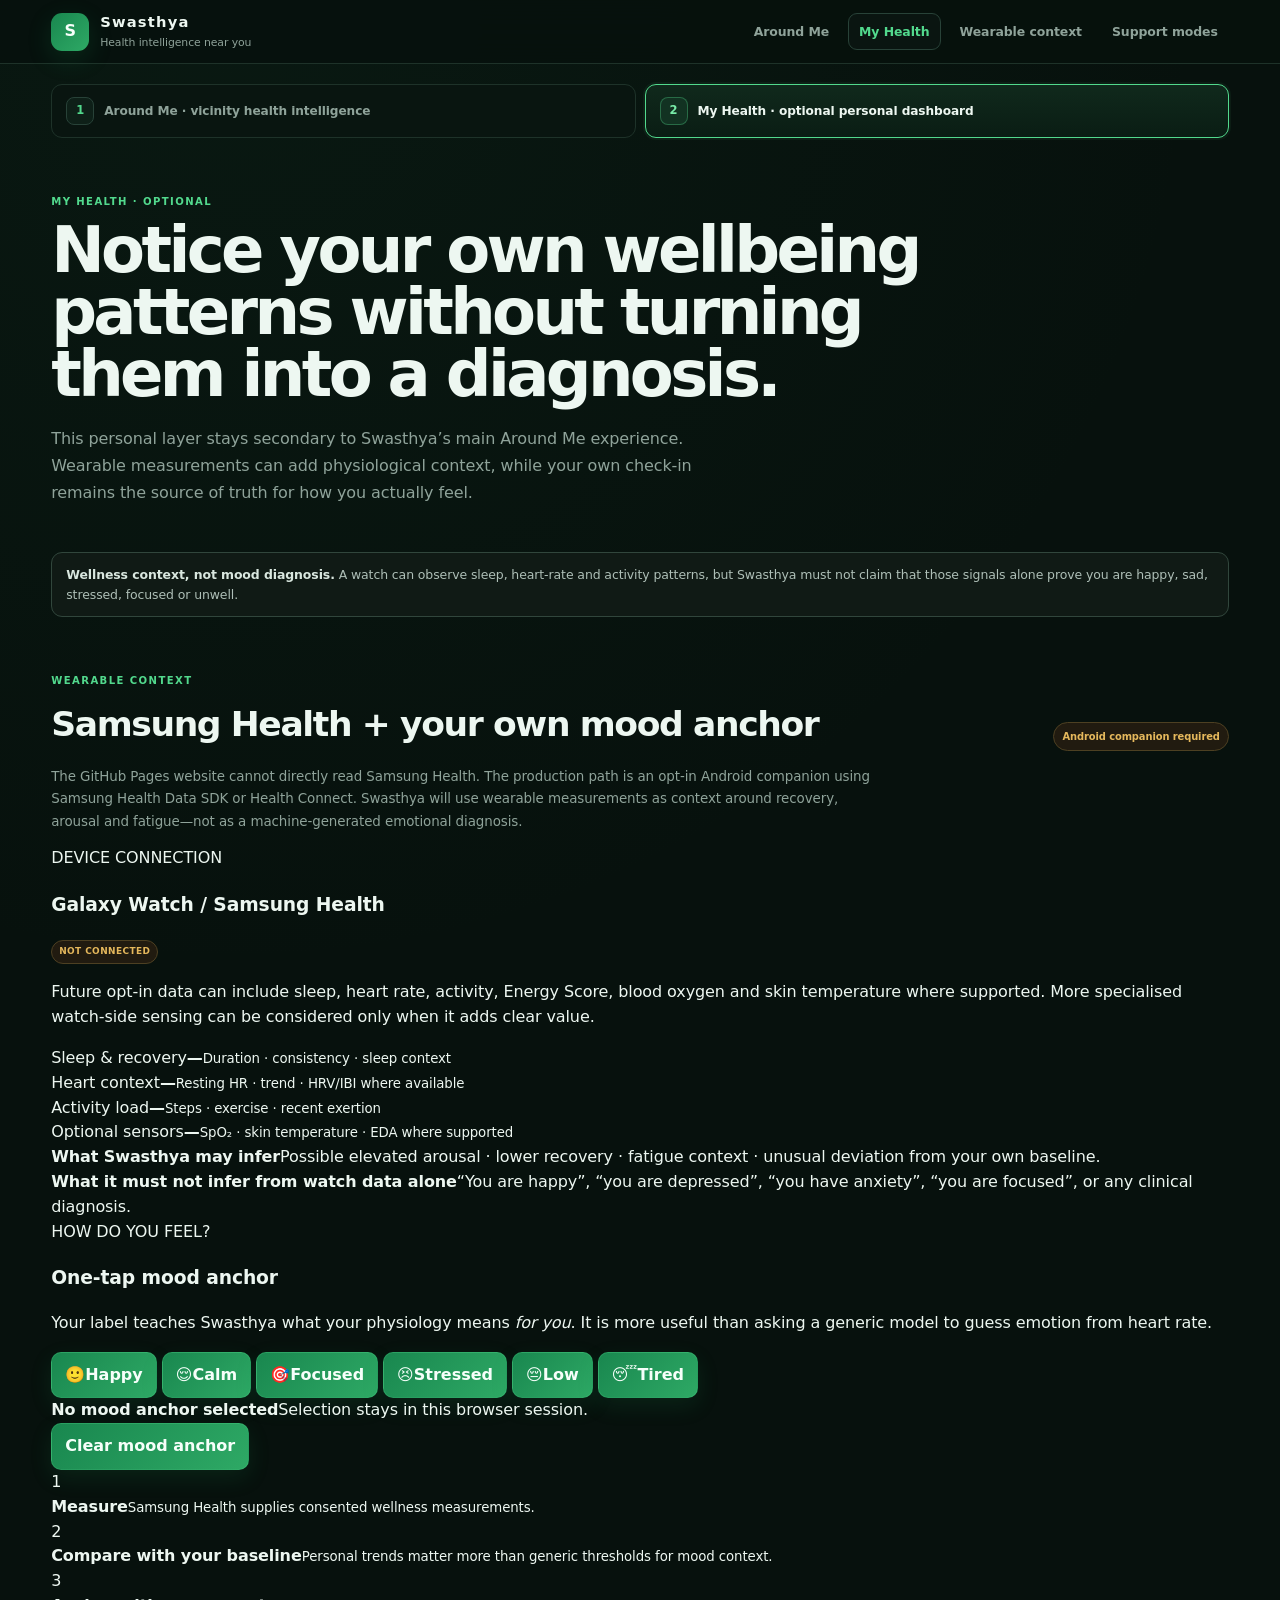
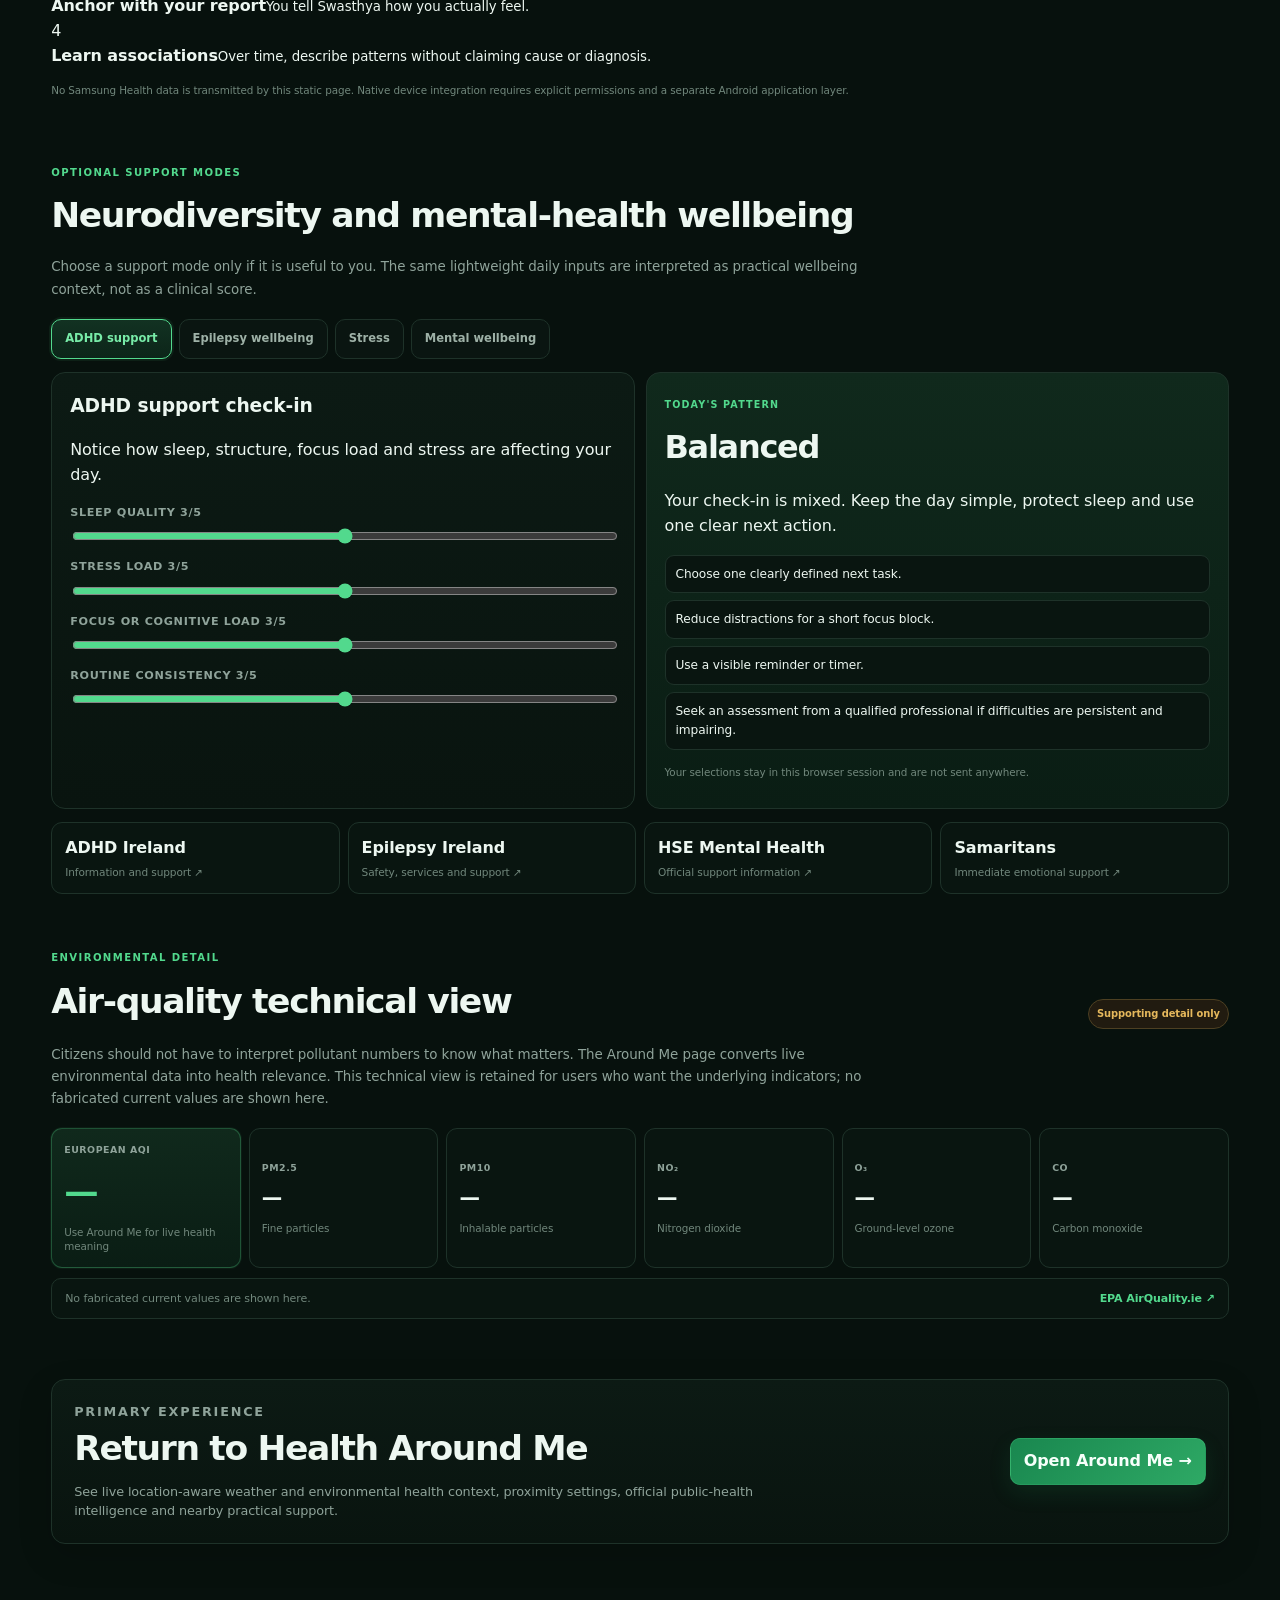
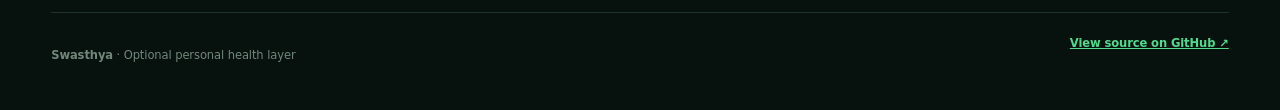
==== commit 8b59f819: "Add Samsung wearable context and mood anchors" ====
--- a/dashboard.html
+++ b/dashboard.html
@@ -11,15 +11,55 @@
 <body>
   <header class="topbar">
     <a class="brand" href="index.html" aria-label="Swasthya home"><span class="brand-mark">S</span><span><strong>Swasthya</strong><small>Health intelligence near you</small></span></a>
-    <nav aria-label="Main navigation"><a href="index.html">Around Me</a><a class="active-nav" href="dashboard.html">My Health</a><a href="#neuro-health">Support modes</a></nav>
+    <nav aria-label="Main navigation"><a href="index.html">Around Me</a><a class="active-nav" href="dashboard.html">My Health</a><a href="#wearable-context">Wearable context</a><a href="#neuro-health">Support modes</a></nav>
   </header>
 
   <main>
     <section class="page-switch" aria-label="Application sections"><a class="page-switch-link" href="index.html"><strong>1</strong><span>Around Me · vicinity health intelligence</span></a><a class="page-switch-link active" href="dashboard.html"><strong>2</strong><span>My Health · optional personal dashboard</span></a></section>
 
-    <section class="dashboard-hero"><p class="eyebrow">MY HEALTH · OPTIONAL</p><h1>Notice your own wellbeing patterns without turning them into a diagnosis.</h1><p class="lead">This personal layer stays secondary to Swasthya’s main Around Me experience. Use it only when you want a private check-in or condition-specific support context.</p></section>
+    <section class="dashboard-hero"><p class="eyebrow">MY HEALTH · OPTIONAL</p><h1>Notice your own wellbeing patterns without turning them into a diagnosis.</h1><p class="lead">This personal layer stays secondary to Swasthya’s main Around Me experience. Wearable measurements can add physiological context, while your own check-in remains the source of truth for how you actually feel.</p></section>
 
-    <section class="notice" role="note"><strong>Self-reflection only.</strong> These check-ins do not diagnose, screen or predict ADHD, epilepsy, stress disorders or any mental-health condition. Epilepsy content does not predict seizures.</section>
+    <section class="notice" role="note"><strong>Wellness context, not mood diagnosis.</strong> A watch can observe sleep, heart-rate and activity patterns, but Swasthya must not claim that those signals alone prove you are happy, sad, stressed, focused or unwell.</section>
+
+    <section id="wearable-context" class="section-block dashboard-section">
+      <div class="section-heading"><div><p class="eyebrow">WEARABLE CONTEXT</p><h2>Samsung Health + your own mood anchor</h2></div><span class="demo-badge">Android companion required</span></div>
+      <p class="section-intro">The GitHub Pages website cannot directly read Samsung Health. The production path is an opt-in Android companion using Samsung Health Data SDK or Health Connect. Swasthya will use wearable measurements as context around recovery, arousal and fatigue—not as a machine-generated emotional diagnosis.</p>
+      <div class="wearable-layout">
+        <article class="wearable-status-card">
+          <div class="wearable-card-head"><div><span class="wearable-label">DEVICE CONNECTION</span><h3>Galaxy Watch / Samsung Health</h3></div><span class="status-pill ageing">NOT CONNECTED</span></div>
+          <p>Future opt-in data can include sleep, heart rate, activity, Energy Score, blood oxygen and skin temperature where supported. More specialised watch-side sensing can be considered only when it adds clear value.</p>
+          <div class="wearable-signal-grid">
+            <div><span>Sleep & recovery</span><strong>—</strong><small>Duration · consistency · sleep context</small></div>
+            <div><span>Heart context</span><strong>—</strong><small>Resting HR · trend · HRV/IBI where available</small></div>
+            <div><span>Activity load</span><strong>—</strong><small>Steps · exercise · recent exertion</small></div>
+            <div><span>Optional sensors</span><strong>—</strong><small>SpO₂ · skin temperature · EDA where supported</small></div>
+          </div>
+          <div class="wearable-boundary"><strong>What Swasthya may infer</strong><span>Possible elevated arousal · lower recovery · fatigue context · unusual deviation from your own baseline.</span></div>
+          <div class="wearable-boundary"><strong>What it must not infer from watch data alone</strong><span>“You are happy”, “you are depressed”, “you have anxiety”, “you are focused”, or any clinical diagnosis.</span></div>
+        </article>
+
+        <article class="mood-anchor-card">
+          <span class="wearable-label">HOW DO YOU FEEL?</span><h3>One-tap mood anchor</h3><p>Your label teaches Swasthya what your physiology means <em>for you</em>. It is more useful than asking a generic model to guess emotion from heart rate.</p>
+          <div class="mood-anchor-grid" role="group" aria-label="Choose how you feel right now">
+            <button type="button" class="mood-anchor" data-mood="Happy">🙂<span>Happy</span></button>
+            <button type="button" class="mood-anchor" data-mood="Calm">😌<span>Calm</span></button>
+            <button type="button" class="mood-anchor" data-mood="Focused">🎯<span>Focused</span></button>
+            <button type="button" class="mood-anchor" data-mood="Stressed">😣<span>Stressed</span></button>
+            <button type="button" class="mood-anchor" data-mood="Low">😔<span>Low</span></button>
+            <button type="button" class="mood-anchor" data-mood="Tired">😴<span>Tired</span></button>
+          </div>
+          <div id="moodAnchorResult" class="mood-result" aria-live="polite"><strong>No mood anchor selected</strong><span>Selection stays in this browser session.</span></div>
+          <button id="clearMoodAnchor" class="secondary mood-clear" type="button">Clear mood anchor</button>
+        </article>
+      </div>
+      <div class="wearable-explain-grid">
+        <article><span>1</span><div><strong>Measure</strong><small>Samsung Health supplies consented wellness measurements.</small></div></article>
+        <article><span>2</span><div><strong>Compare with your baseline</strong><small>Personal trends matter more than generic thresholds for mood context.</small></div></article>
+        <article><span>3</span><div><strong>Anchor with your report</strong><small>You tell Swasthya how you actually feel.</small></div></article>
+        <article><span>4</span><div><strong>Learn associations</strong><small>Over time, describe patterns without claiming cause or diagnosis.</small></div></article>
+      </div>
+      <p class="local-note">No Samsung Health data is transmitted by this static page. Native device integration requires explicit permissions and a separate Android application layer.</p>
+    </section>
 
     <section id="neuro-health" class="section-block dashboard-section">
       <p class="eyebrow">OPTIONAL SUPPORT MODES</p><h2>Neurodiversity and mental-health wellbeing</h2>
@@ -39,7 +79,7 @@
 
     <section id="air-quality" class="section-block dashboard-section">
       <div class="section-heading"><div><p class="eyebrow">ENVIRONMENTAL DETAIL</p><h2>Air-quality technical view</h2></div><span class="demo-badge">Supporting detail only</span></div>
-      <p class="section-intro">Citizens should not have to interpret pollutant numbers to know what matters. The Around Me page converts live environmental data into health relevance. This technical view is retained for users who want the underlying indicators; the values below remain illustrative until this page is connected to the live provider.</p>
+      <p class="section-intro">Citizens should not have to interpret pollutant numbers to know what matters. The Around Me page converts live environmental data into health relevance. This technical view is retained for users who want the underlying indicators; no fabricated current values are shown here.</p>
       <div class="kpi-matrix" aria-label="Air quality KPI matrix">
         <article class="kpi-card primary-kpi"><span>European AQI</span><strong>—</strong><small>Use Around Me for live health meaning</small></article>
         <article class="kpi-card"><span>PM2.5</span><strong>—</strong><small>Fine particles</small></article>
@@ -51,7 +91,7 @@
       <div class="source-strip"><span>No fabricated current values are shown here.</span><a href="https://airquality.ie/" target="_blank" rel="noopener">EPA AirQuality.ie ↗</a></div>
     </section>
 
-    <section class="section-block page-cta"><div><p class="eyebrow">PRIMARY EXPERIENCE</p><h2>Return to Health Around Me</h2><p>See live location-aware weather and environmental health context, proximity settings, public-health availability and nearby practical support.</p></div><a class="button-link" href="index.html">Open Around Me →</a></section>
+    <section class="section-block page-cta"><div><p class="eyebrow">PRIMARY EXPERIENCE</p><h2>Return to Health Around Me</h2><p>See live location-aware weather and environmental health context, proximity settings, official public-health intelligence and nearby practical support.</p></div><a class="button-link" href="index.html">Open Around Me →</a></section>
   </main>
 
   <footer><p><strong>Swasthya</strong> · Optional personal health layer</p><a href="https://github.com/Utpal-Mishra/Swasthya" target="_blank" rel="noopener">View source on GitHub ↗</a></footer>
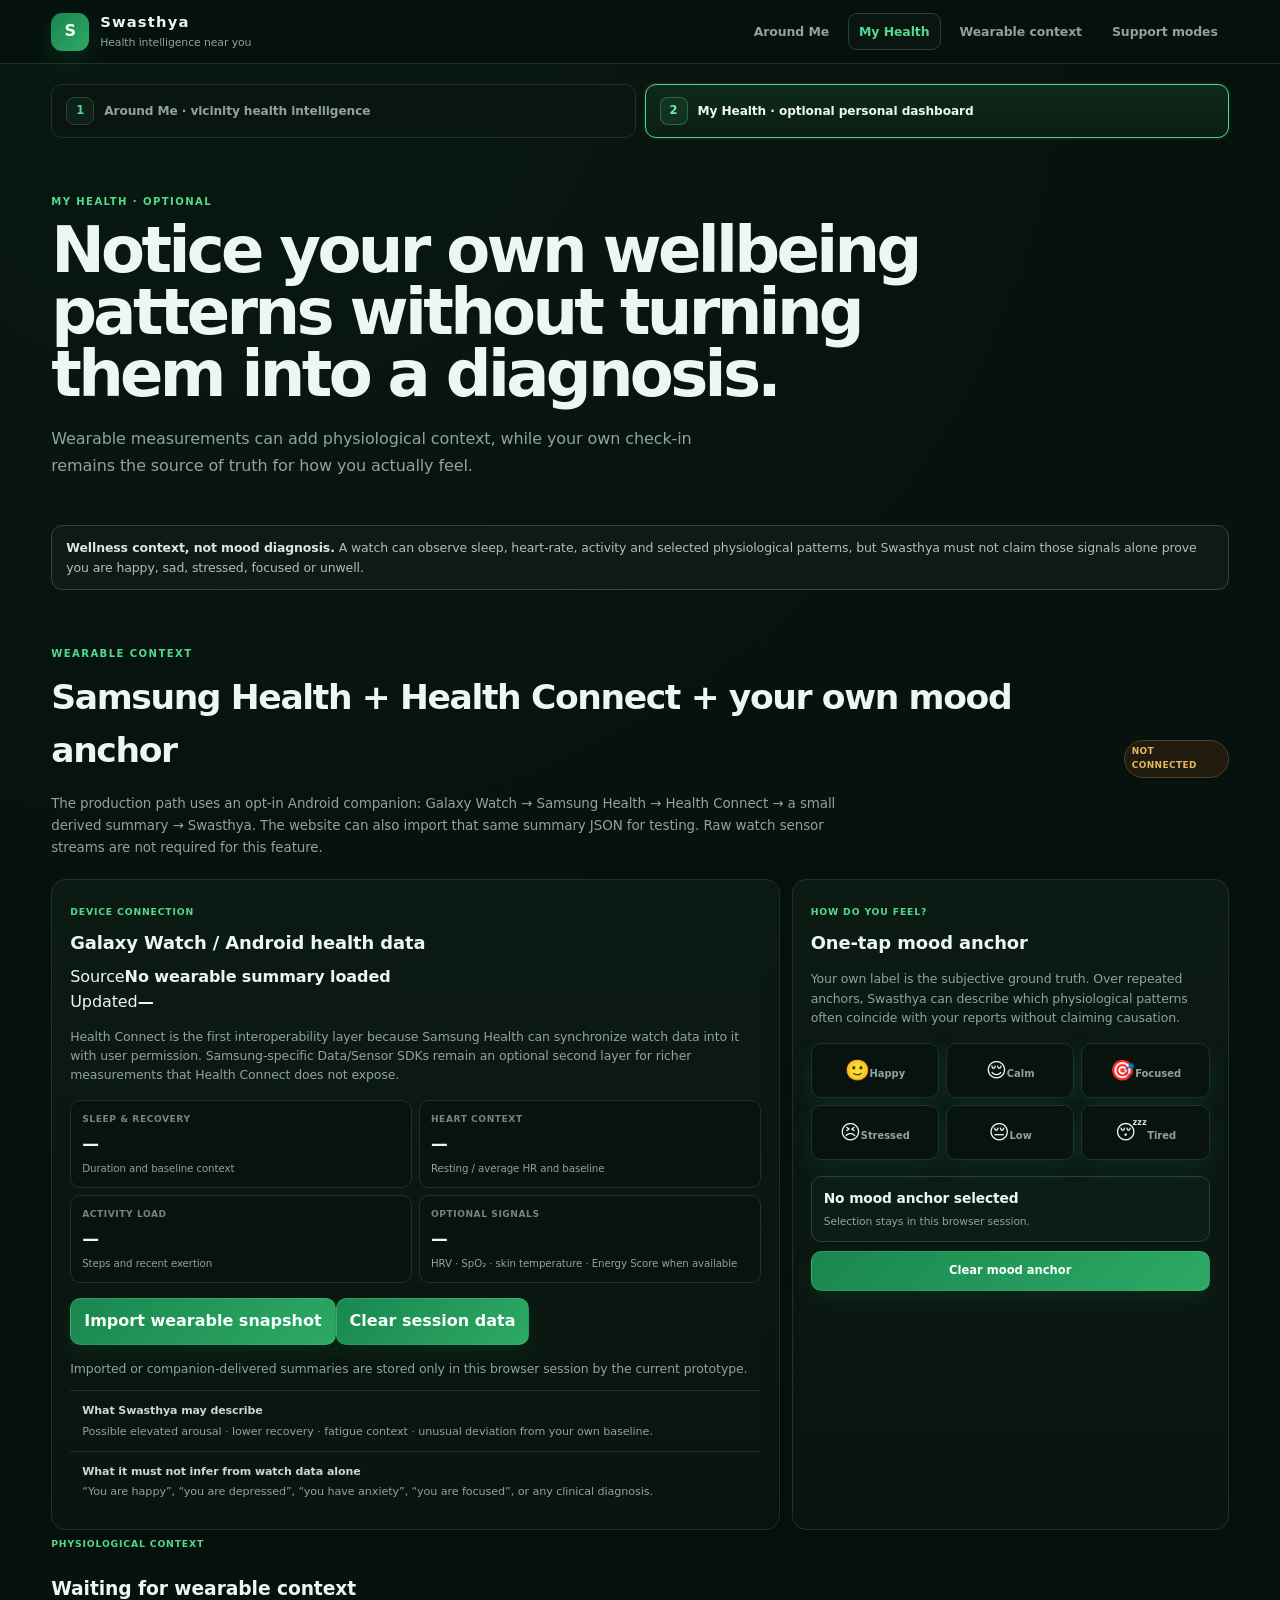
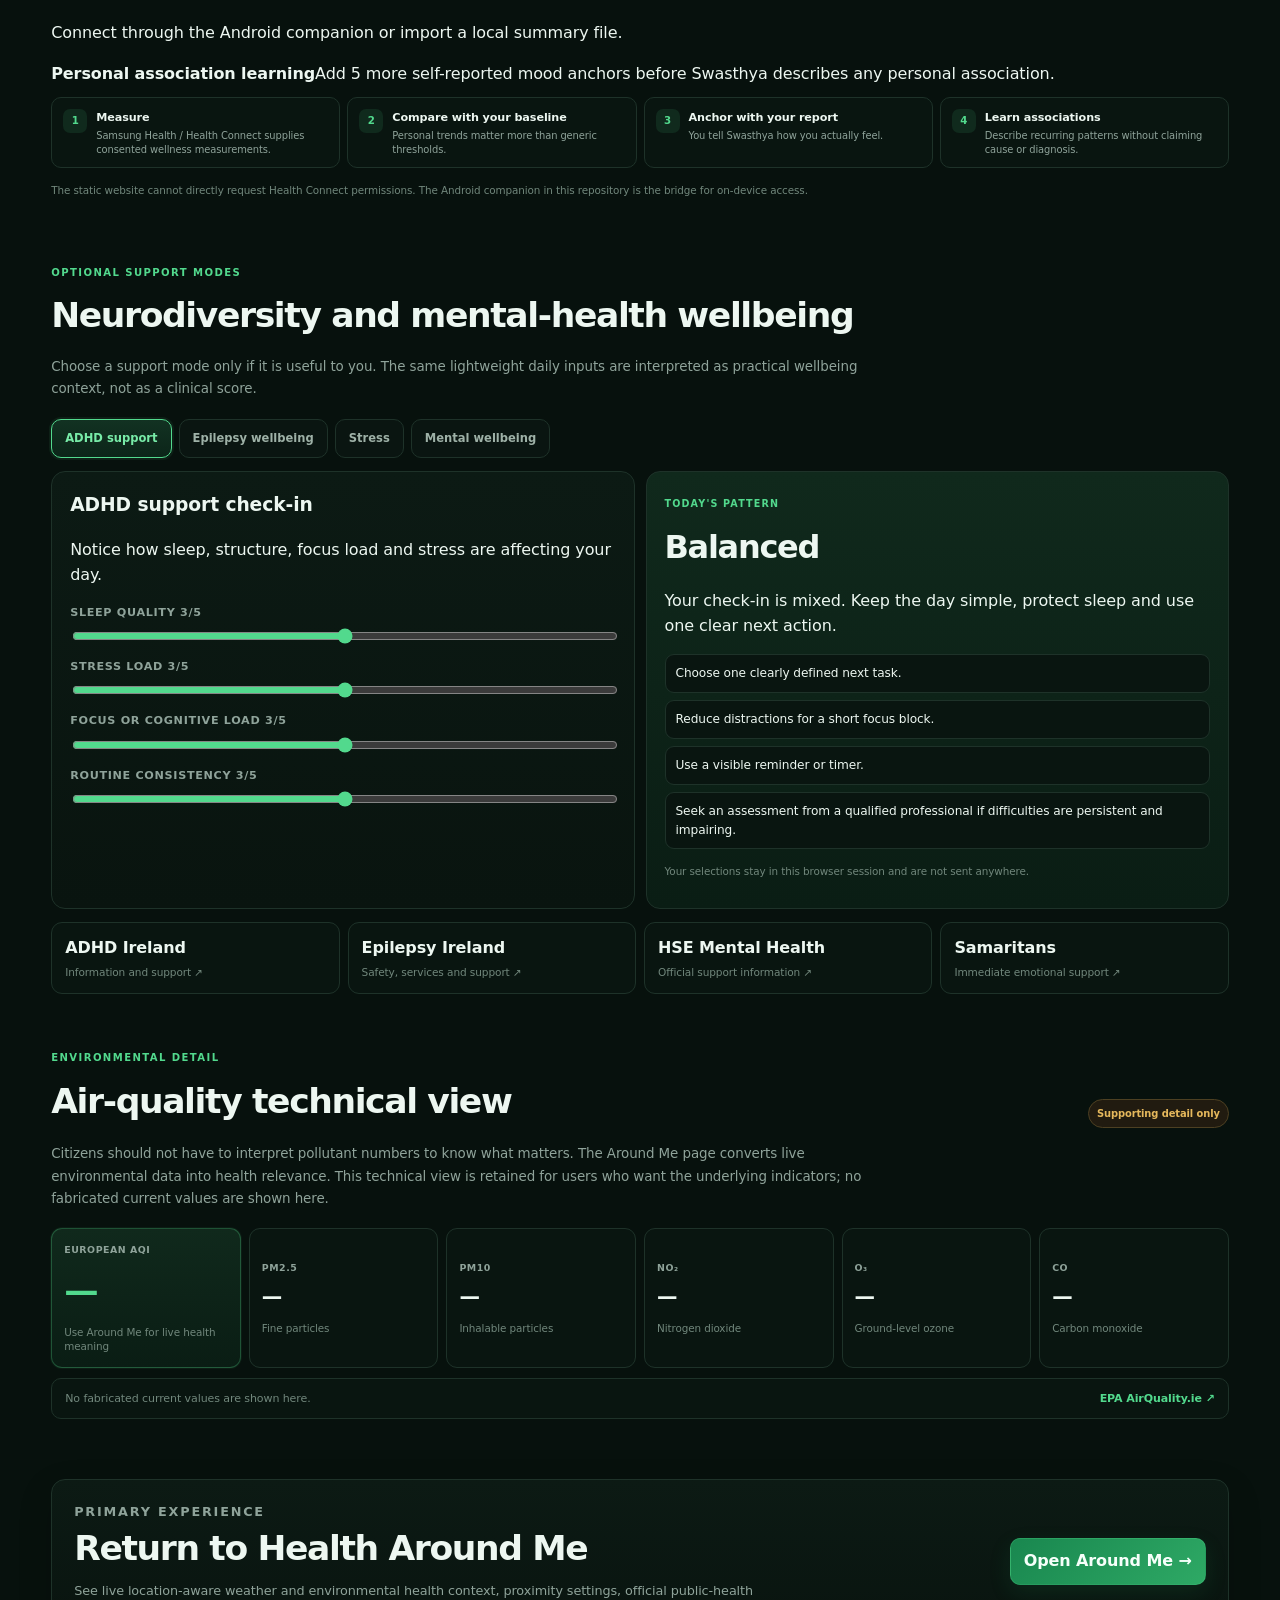
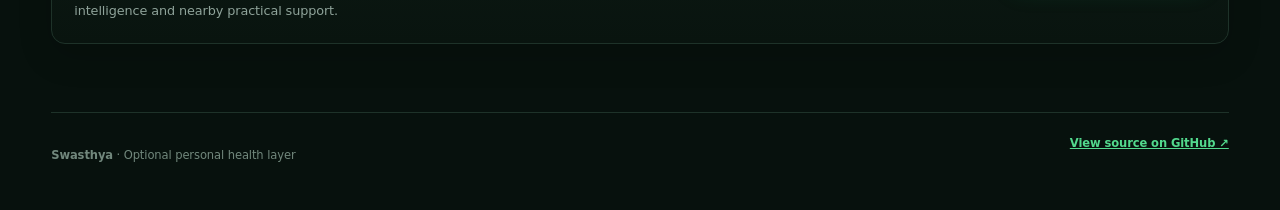
==== commit 63a48702: "Make wearable dashboard accept Health Connect summaries" ====
--- a/dashboard.html
+++ b/dashboard.html
@@ -17,29 +17,33 @@
   <main>
     <section class="page-switch" aria-label="Application sections"><a class="page-switch-link" href="index.html"><strong>1</strong><span>Around Me · vicinity health intelligence</span></a><a class="page-switch-link active" href="dashboard.html"><strong>2</strong><span>My Health · optional personal dashboard</span></a></section>
 
-    <section class="dashboard-hero"><p class="eyebrow">MY HEALTH · OPTIONAL</p><h1>Notice your own wellbeing patterns without turning them into a diagnosis.</h1><p class="lead">This personal layer stays secondary to Swasthya’s main Around Me experience. Wearable measurements can add physiological context, while your own check-in remains the source of truth for how you actually feel.</p></section>
+    <section class="dashboard-hero"><p class="eyebrow">MY HEALTH · OPTIONAL</p><h1>Notice your own wellbeing patterns without turning them into a diagnosis.</h1><p class="lead">Wearable measurements can add physiological context, while your own check-in remains the source of truth for how you actually feel.</p></section>
 
-    <section class="notice" role="note"><strong>Wellness context, not mood diagnosis.</strong> A watch can observe sleep, heart-rate and activity patterns, but Swasthya must not claim that those signals alone prove you are happy, sad, stressed, focused or unwell.</section>
+    <section class="notice" role="note"><strong>Wellness context, not mood diagnosis.</strong> A watch can observe sleep, heart-rate, activity and selected physiological patterns, but Swasthya must not claim those signals alone prove you are happy, sad, stressed, focused or unwell.</section>
 
     <section id="wearable-context" class="section-block dashboard-section">
-      <div class="section-heading"><div><p class="eyebrow">WEARABLE CONTEXT</p><h2>Samsung Health + your own mood anchor</h2></div><span class="demo-badge">Android companion required</span></div>
-      <p class="section-intro">The GitHub Pages website cannot directly read Samsung Health. The production path is an opt-in Android companion using Samsung Health Data SDK or Health Connect. Swasthya will use wearable measurements as context around recovery, arousal and fatigue—not as a machine-generated emotional diagnosis.</p>
+      <div class="section-heading"><div><p class="eyebrow">WEARABLE CONTEXT</p><h2>Samsung Health + Health Connect + your own mood anchor</h2></div><span id="wearableConnectionStatus" class="status-pill ageing">NOT CONNECTED</span></div>
+      <p class="section-intro">The production path uses an opt-in Android companion: Galaxy Watch → Samsung Health → Health Connect → a small derived summary → Swasthya. The website can also import that same summary JSON for testing. Raw watch sensor streams are not required for this feature.</p>
+
       <div class="wearable-layout">
         <article class="wearable-status-card">
-          <div class="wearable-card-head"><div><span class="wearable-label">DEVICE CONNECTION</span><h3>Galaxy Watch / Samsung Health</h3></div><span class="status-pill ageing">NOT CONNECTED</span></div>
-          <p>Future opt-in data can include sleep, heart rate, activity, Energy Score, blood oxygen and skin temperature where supported. More specialised watch-side sensing can be considered only when it adds clear value.</p>
+          <div class="wearable-card-head"><div><span class="wearable-label">DEVICE CONNECTION</span><h3>Galaxy Watch / Android health data</h3></div></div>
+          <div class="wearable-meta"><div><span>Source</span><strong id="wearableSource">No wearable summary loaded</strong></div><div><span>Updated</span><strong id="wearableUpdated">—</strong></div></div>
+          <p>Health Connect is the first interoperability layer because Samsung Health can synchronize watch data into it with user permission. Samsung-specific Data/Sensor SDKs remain an optional second layer for richer measurements that Health Connect does not expose.</p>
           <div class="wearable-signal-grid">
-            <div><span>Sleep & recovery</span><strong>—</strong><small>Duration · consistency · sleep context</small></div>
-            <div><span>Heart context</span><strong>—</strong><small>Resting HR · trend · HRV/IBI where available</small></div>
-            <div><span>Activity load</span><strong>—</strong><small>Steps · exercise · recent exertion</small></div>
-            <div><span>Optional sensors</span><strong>—</strong><small>SpO₂ · skin temperature · EDA where supported</small></div>
+            <div><span>Sleep & recovery</span><strong id="wearableSleep">—</strong><small>Duration and baseline context</small></div>
+            <div><span>Heart context</span><strong id="wearableHeart">—</strong><small>Resting / average HR and baseline</small></div>
+            <div><span>Activity load</span><strong id="wearableActivity">—</strong><small>Steps and recent exertion</small></div>
+            <div><span>Optional signals</span><strong id="wearableOptional">—</strong><small>HRV · SpO₂ · skin temperature · Energy Score when available</small></div>
           </div>
-          <div class="wearable-boundary"><strong>What Swasthya may infer</strong><span>Possible elevated arousal · lower recovery · fatigue context · unusual deviation from your own baseline.</span></div>
+          <div class="wearable-controls"><input id="wearableFileInput" type="file" accept="application/json,.json" hidden><button id="importWearableSnapshot" type="button" class="secondary">Import wearable snapshot</button><button id="clearWearableSnapshot" type="button" class="secondary">Clear session data</button></div>
+          <p class="local-note">Imported or companion-delivered summaries are stored only in this browser session by the current prototype.</p>
+          <div class="wearable-boundary"><strong>What Swasthya may describe</strong><span>Possible elevated arousal · lower recovery · fatigue context · unusual deviation from your own baseline.</span></div>
           <div class="wearable-boundary"><strong>What it must not infer from watch data alone</strong><span>“You are happy”, “you are depressed”, “you have anxiety”, “you are focused”, or any clinical diagnosis.</span></div>
         </article>
 
         <article class="mood-anchor-card">
-          <span class="wearable-label">HOW DO YOU FEEL?</span><h3>One-tap mood anchor</h3><p>Your label teaches Swasthya what your physiology means <em>for you</em>. It is more useful than asking a generic model to guess emotion from heart rate.</p>
+          <span class="wearable-label">HOW DO YOU FEEL?</span><h3>One-tap mood anchor</h3><p>Your own label is the subjective ground truth. Over repeated anchors, Swasthya can describe which physiological patterns often coincide with your reports without claiming causation.</p>
           <div class="mood-anchor-grid" role="group" aria-label="Choose how you feel right now">
             <button type="button" class="mood-anchor" data-mood="Happy">🙂<span>Happy</span></button>
             <button type="button" class="mood-anchor" data-mood="Calm">😌<span>Calm</span></button>
@@ -52,13 +56,16 @@
           <button id="clearMoodAnchor" class="secondary mood-clear" type="button">Clear mood anchor</button>
         </article>
       </div>
+
+      <div class="wearable-context-output" aria-live="polite"><span class="wearable-label">PHYSIOLOGICAL CONTEXT</span><h3 id="wearableContextTitle">Waiting for wearable context</h3><p id="wearableContextText">Connect through the Android companion or import a local summary file.</p><ul id="wearableContributors"></ul><div class="wearable-association"><strong>Personal association learning</strong><span id="wearableAssociation">Add self-reported mood anchors before Swasthya describes any personal association.</span></div></div>
+
       <div class="wearable-explain-grid">
-        <article><span>1</span><div><strong>Measure</strong><small>Samsung Health supplies consented wellness measurements.</small></div></article>
-        <article><span>2</span><div><strong>Compare with your baseline</strong><small>Personal trends matter more than generic thresholds for mood context.</small></div></article>
+        <article><span>1</span><div><strong>Measure</strong><small>Samsung Health / Health Connect supplies consented wellness measurements.</small></div></article>
+        <article><span>2</span><div><strong>Compare with your baseline</strong><small>Personal trends matter more than generic thresholds.</small></div></article>
         <article><span>3</span><div><strong>Anchor with your report</strong><small>You tell Swasthya how you actually feel.</small></div></article>
-        <article><span>4</span><div><strong>Learn associations</strong><small>Over time, describe patterns without claiming cause or diagnosis.</small></div></article>
+        <article><span>4</span><div><strong>Learn associations</strong><small>Describe recurring patterns without claiming cause or diagnosis.</small></div></article>
       </div>
-      <p class="local-note">No Samsung Health data is transmitted by this static page. Native device integration requires explicit permissions and a separate Android application layer.</p>
+      <p class="local-note">The static website cannot directly request Health Connect permissions. The Android companion in this repository is the bridge for on-device access.</p>
     </section>
 
     <section id="neuro-health" class="section-block dashboard-section">
@@ -80,14 +87,7 @@
     <section id="air-quality" class="section-block dashboard-section">
       <div class="section-heading"><div><p class="eyebrow">ENVIRONMENTAL DETAIL</p><h2>Air-quality technical view</h2></div><span class="demo-badge">Supporting detail only</span></div>
       <p class="section-intro">Citizens should not have to interpret pollutant numbers to know what matters. The Around Me page converts live environmental data into health relevance. This technical view is retained for users who want the underlying indicators; no fabricated current values are shown here.</p>
-      <div class="kpi-matrix" aria-label="Air quality KPI matrix">
-        <article class="kpi-card primary-kpi"><span>European AQI</span><strong>—</strong><small>Use Around Me for live health meaning</small></article>
-        <article class="kpi-card"><span>PM2.5</span><strong>—</strong><small>Fine particles</small></article>
-        <article class="kpi-card"><span>PM10</span><strong>—</strong><small>Inhalable particles</small></article>
-        <article class="kpi-card"><span>NO₂</span><strong>—</strong><small>Nitrogen dioxide</small></article>
-        <article class="kpi-card"><span>O₃</span><strong>—</strong><small>Ground-level ozone</small></article>
-        <article class="kpi-card"><span>CO</span><strong>—</strong><small>Carbon monoxide</small></article>
-      </div>
+      <div class="kpi-matrix" aria-label="Air quality KPI matrix"><article class="kpi-card primary-kpi"><span>European AQI</span><strong>—</strong><small>Use Around Me for live health meaning</small></article><article class="kpi-card"><span>PM2.5</span><strong>—</strong><small>Fine particles</small></article><article class="kpi-card"><span>PM10</span><strong>—</strong><small>Inhalable particles</small></article><article class="kpi-card"><span>NO₂</span><strong>—</strong><small>Nitrogen dioxide</small></article><article class="kpi-card"><span>O₃</span><strong>—</strong><small>Ground-level ozone</small></article><article class="kpi-card"><span>CO</span><strong>—</strong><small>Carbon monoxide</small></article></div>
       <div class="source-strip"><span>No fabricated current values are shown here.</span><a href="https://airquality.ie/" target="_blank" rel="noopener">EPA AirQuality.ie ↗</a></div>
     </section>
 
@@ -95,6 +95,7 @@
   </main>
 
   <footer><p><strong>Swasthya</strong> · Optional personal health layer</p><a href="https://github.com/Utpal-Mishra/Swasthya" target="_blank" rel="noopener">View source on GitHub ↗</a></footer>
+  <script src="wearable-bridge.js"></script>
   <script src="dashboard.js"></script>
 </body>
 </html>
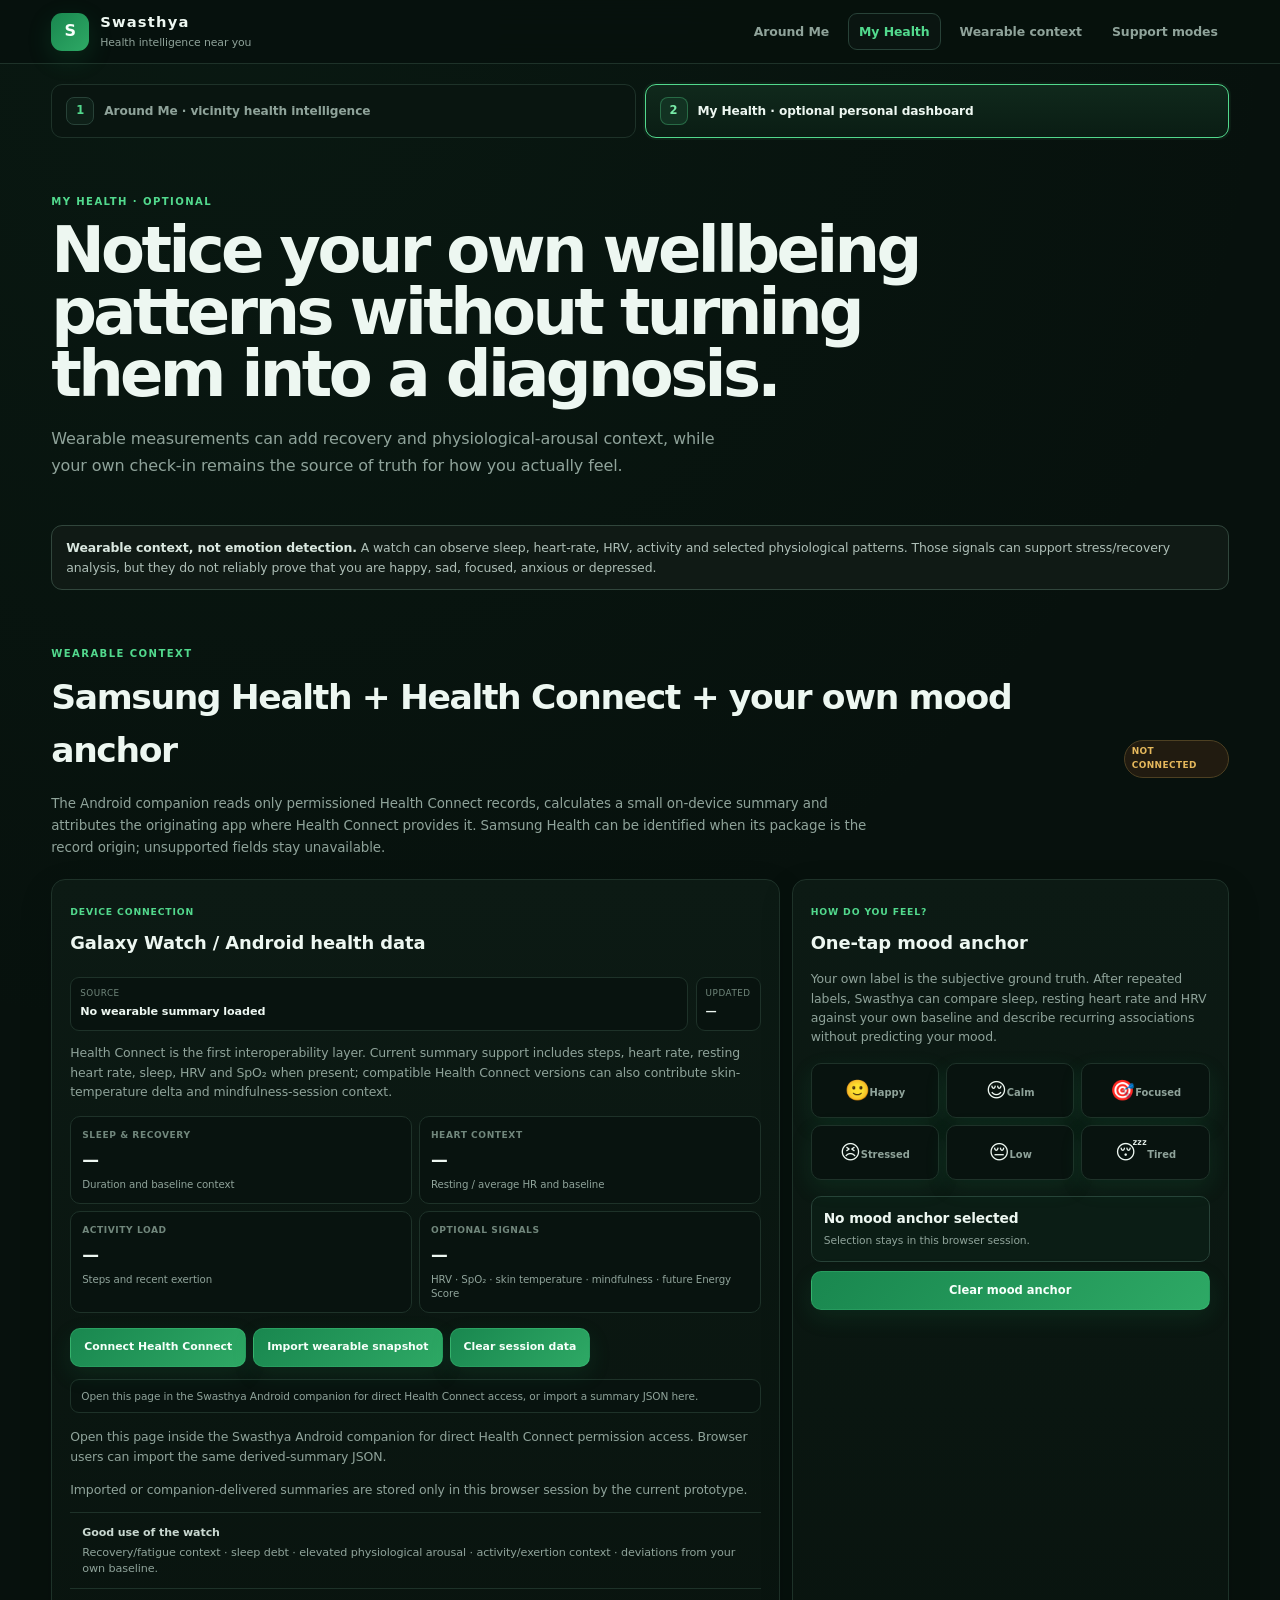
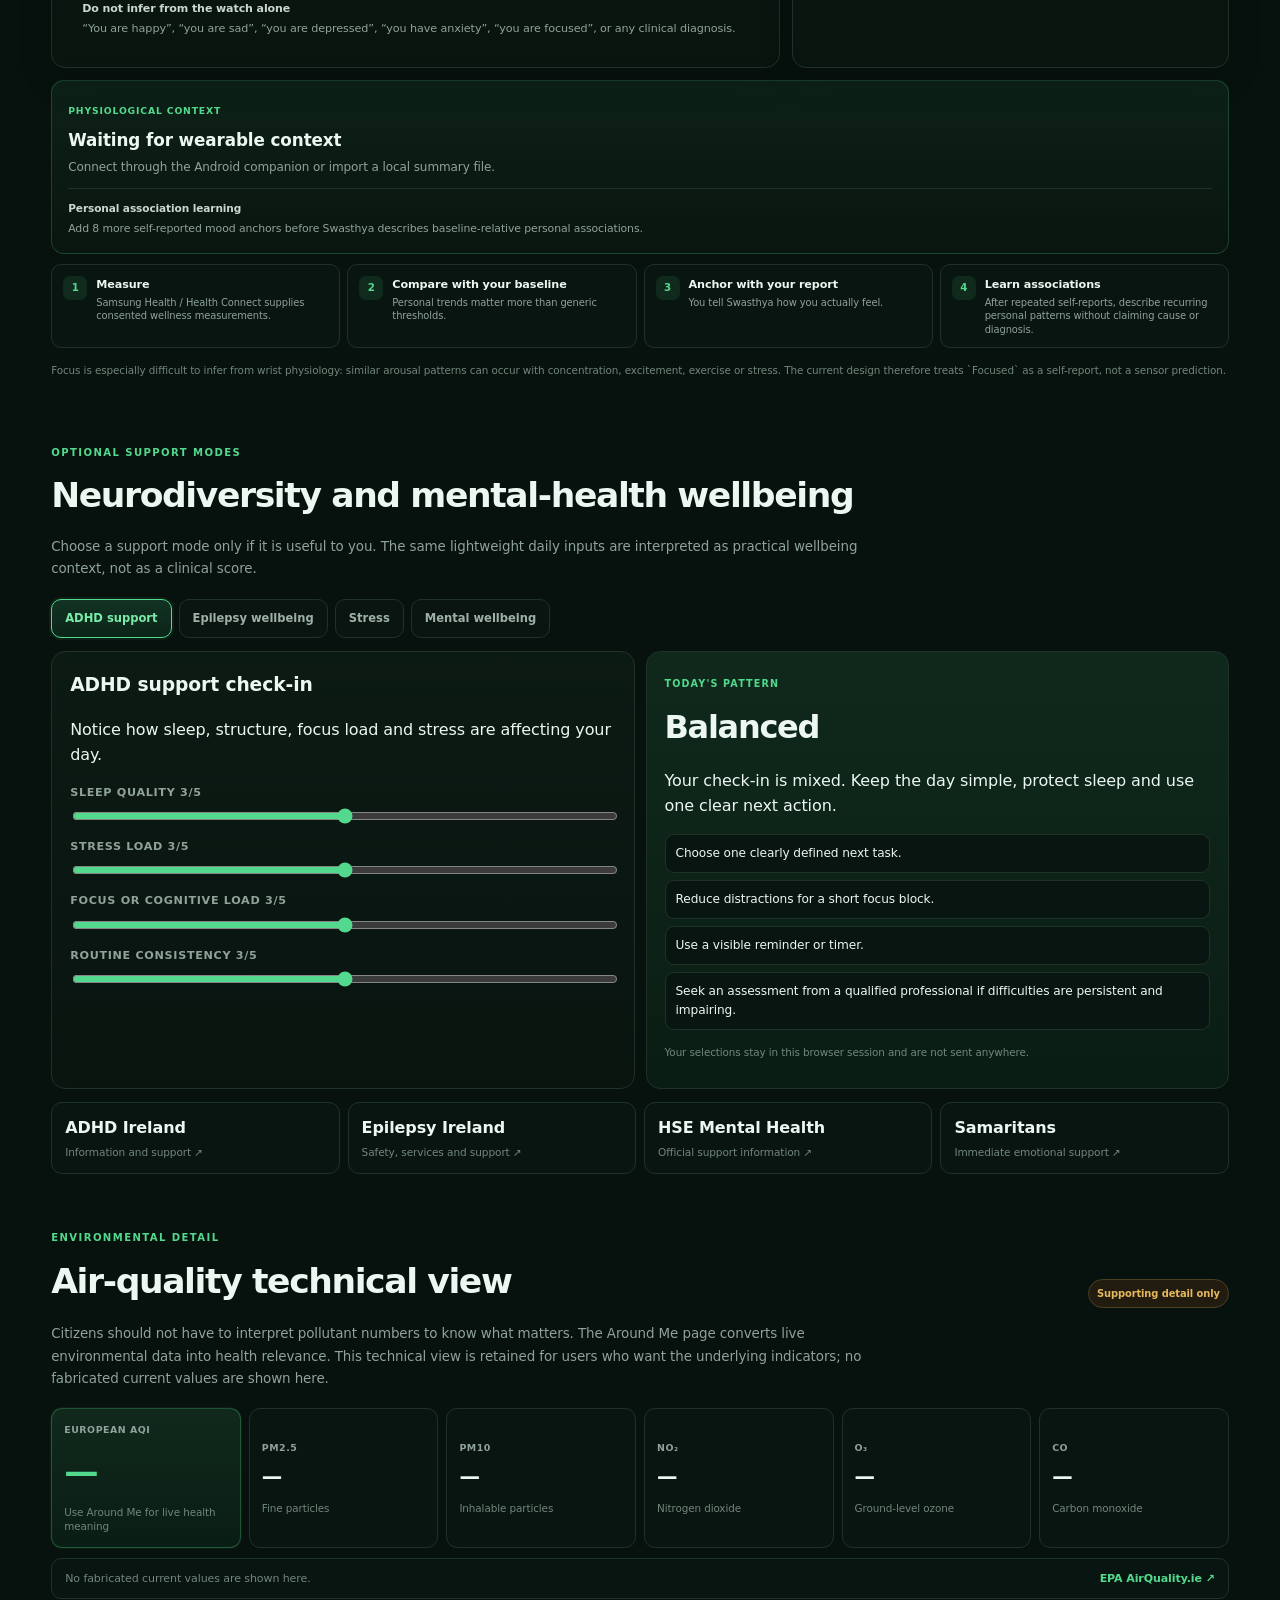
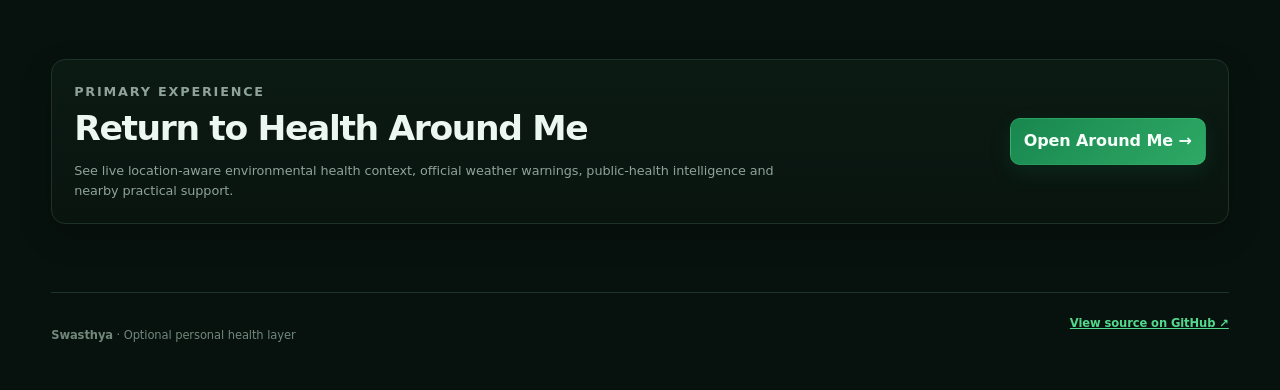
==== commit 100d65c8: "Expose Health Connect bridge and clarify mood analysis" ====
--- a/dashboard.html
+++ b/dashboard.html
@@ -17,33 +17,34 @@
   <main>
     <section class="page-switch" aria-label="Application sections"><a class="page-switch-link" href="index.html"><strong>1</strong><span>Around Me · vicinity health intelligence</span></a><a class="page-switch-link active" href="dashboard.html"><strong>2</strong><span>My Health · optional personal dashboard</span></a></section>
 
-    <section class="dashboard-hero"><p class="eyebrow">MY HEALTH · OPTIONAL</p><h1>Notice your own wellbeing patterns without turning them into a diagnosis.</h1><p class="lead">Wearable measurements can add physiological context, while your own check-in remains the source of truth for how you actually feel.</p></section>
+    <section class="dashboard-hero"><p class="eyebrow">MY HEALTH · OPTIONAL</p><h1>Notice your own wellbeing patterns without turning them into a diagnosis.</h1><p class="lead">Wearable measurements can add recovery and physiological-arousal context, while your own check-in remains the source of truth for how you actually feel.</p></section>
 
-    <section class="notice" role="note"><strong>Wellness context, not mood diagnosis.</strong> A watch can observe sleep, heart-rate, activity and selected physiological patterns, but Swasthya must not claim those signals alone prove you are happy, sad, stressed, focused or unwell.</section>
+    <section class="notice" role="note"><strong>Wearable context, not emotion detection.</strong> A watch can observe sleep, heart-rate, HRV, activity and selected physiological patterns. Those signals can support stress/recovery analysis, but they do not reliably prove that you are happy, sad, focused, anxious or depressed.</section>
 
     <section id="wearable-context" class="section-block dashboard-section">
       <div class="section-heading"><div><p class="eyebrow">WEARABLE CONTEXT</p><h2>Samsung Health + Health Connect + your own mood anchor</h2></div><span id="wearableConnectionStatus" class="status-pill ageing">NOT CONNECTED</span></div>
-      <p class="section-intro">The production path uses an opt-in Android companion: Galaxy Watch → Samsung Health → Health Connect → a small derived summary → Swasthya. The website can also import that same summary JSON for testing. Raw watch sensor streams are not required for this feature.</p>
+      <p class="section-intro">The Android companion reads only permissioned Health Connect records, calculates a small on-device summary and attributes the originating app where Health Connect provides it. Samsung Health can be identified when its package is the record origin; unsupported fields stay unavailable.</p>
 
       <div class="wearable-layout">
         <article class="wearable-status-card">
           <div class="wearable-card-head"><div><span class="wearable-label">DEVICE CONNECTION</span><h3>Galaxy Watch / Android health data</h3></div></div>
           <div class="wearable-meta"><div><span>Source</span><strong id="wearableSource">No wearable summary loaded</strong></div><div><span>Updated</span><strong id="wearableUpdated">—</strong></div></div>
-          <p>Health Connect is the first interoperability layer because Samsung Health can synchronize watch data into it with user permission. Samsung-specific Data/Sensor SDKs remain an optional second layer for richer measurements that Health Connect does not expose.</p>
+          <p>Health Connect is the first interoperability layer. Current summary support includes steps, heart rate, resting heart rate, sleep, HRV and SpO₂ when present; compatible Health Connect versions can also contribute skin-temperature delta and mindfulness-session context.</p>
           <div class="wearable-signal-grid">
             <div><span>Sleep & recovery</span><strong id="wearableSleep">—</strong><small>Duration and baseline context</small></div>
             <div><span>Heart context</span><strong id="wearableHeart">—</strong><small>Resting / average HR and baseline</small></div>
             <div><span>Activity load</span><strong id="wearableActivity">—</strong><small>Steps and recent exertion</small></div>
-            <div><span>Optional signals</span><strong id="wearableOptional">—</strong><small>HRV · SpO₂ · skin temperature · Energy Score when available</small></div>
+            <div><span>Optional signals</span><strong id="wearableOptional">—</strong><small>HRV · SpO₂ · skin temperature · mindfulness · future Energy Score</small></div>
           </div>
-          <div class="wearable-controls"><input id="wearableFileInput" type="file" accept="application/json,.json" hidden><button id="importWearableSnapshot" type="button" class="secondary">Import wearable snapshot</button><button id="clearWearableSnapshot" type="button" class="secondary">Clear session data</button></div>
+          <div class="wearable-controls"><button id="connectHealthConnect" type="button" class="button-link" hidden>Connect Health Connect</button><input id="wearableFileInput" type="file" accept="application/json,.json" hidden><button id="importWearableSnapshot" type="button" class="secondary">Import wearable snapshot</button><button id="clearWearableSnapshot" type="button" class="secondary">Clear session data</button></div>
+          <p id="nativeHealthStatus" class="local-note">Open this page inside the Swasthya Android companion for direct Health Connect permission access. Browser users can import the same derived-summary JSON.</p>
           <p class="local-note">Imported or companion-delivered summaries are stored only in this browser session by the current prototype.</p>
-          <div class="wearable-boundary"><strong>What Swasthya may describe</strong><span>Possible elevated arousal · lower recovery · fatigue context · unusual deviation from your own baseline.</span></div>
-          <div class="wearable-boundary"><strong>What it must not infer from watch data alone</strong><span>“You are happy”, “you are depressed”, “you have anxiety”, “you are focused”, or any clinical diagnosis.</span></div>
+          <div class="wearable-boundary"><strong>Good use of the watch</strong><span>Recovery/fatigue context · sleep debt · elevated physiological arousal · activity/exertion context · deviations from your own baseline.</span></div>
+          <div class="wearable-boundary"><strong>Do not infer from the watch alone</strong><span>“You are happy”, “you are sad”, “you are depressed”, “you have anxiety”, “you are focused”, or any clinical diagnosis.</span></div>
         </article>
 
         <article class="mood-anchor-card">
-          <span class="wearable-label">HOW DO YOU FEEL?</span><h3>One-tap mood anchor</h3><p>Your own label is the subjective ground truth. Over repeated anchors, Swasthya can describe which physiological patterns often coincide with your reports without claiming causation.</p>
+          <span class="wearable-label">HOW DO YOU FEEL?</span><h3>One-tap mood anchor</h3><p>Your own label is the subjective ground truth. After repeated labels, Swasthya can compare sleep, resting heart rate and HRV against your own baseline and describe recurring associations without predicting your mood.</p>
           <div class="mood-anchor-grid" role="group" aria-label="Choose how you feel right now">
             <button type="button" class="mood-anchor" data-mood="Happy">🙂<span>Happy</span></button>
             <button type="button" class="mood-anchor" data-mood="Calm">😌<span>Calm</span></button>
@@ -63,9 +64,9 @@
         <article><span>1</span><div><strong>Measure</strong><small>Samsung Health / Health Connect supplies consented wellness measurements.</small></div></article>
         <article><span>2</span><div><strong>Compare with your baseline</strong><small>Personal trends matter more than generic thresholds.</small></div></article>
         <article><span>3</span><div><strong>Anchor with your report</strong><small>You tell Swasthya how you actually feel.</small></div></article>
-        <article><span>4</span><div><strong>Learn associations</strong><small>Describe recurring patterns without claiming cause or diagnosis.</small></div></article>
+        <article><span>4</span><div><strong>Learn associations</strong><small>After repeated self-reports, describe recurring personal patterns without claiming cause or diagnosis.</small></div></article>
       </div>
-      <p class="local-note">The static website cannot directly request Health Connect permissions. The Android companion in this repository is the bridge for on-device access.</p>
+      <p class="local-note">Focus is especially difficult to infer from wrist physiology: similar arousal patterns can occur with concentration, excitement, exercise or stress. The current design therefore treats `Focused` as a self-report, not a sensor prediction.</p>
     </section>
 
     <section id="neuro-health" class="section-block dashboard-section">
@@ -91,7 +92,7 @@
       <div class="source-strip"><span>No fabricated current values are shown here.</span><a href="https://airquality.ie/" target="_blank" rel="noopener">EPA AirQuality.ie ↗</a></div>
     </section>
 
-    <section class="section-block page-cta"><div><p class="eyebrow">PRIMARY EXPERIENCE</p><h2>Return to Health Around Me</h2><p>See live location-aware weather and environmental health context, proximity settings, official public-health intelligence and nearby practical support.</p></div><a class="button-link" href="index.html">Open Around Me →</a></section>
+    <section class="section-block page-cta"><div><p class="eyebrow">PRIMARY EXPERIENCE</p><h2>Return to Health Around Me</h2><p>See live location-aware environmental health context, official weather warnings, public-health intelligence and nearby practical support.</p></div><a class="button-link" href="index.html">Open Around Me →</a></section>
   </main>
 
   <footer><p><strong>Swasthya</strong> · Optional personal health layer</p><a href="https://github.com/Utpal-Mishra/Swasthya" target="_blank" rel="noopener">View source on GitHub ↗</a></footer>
